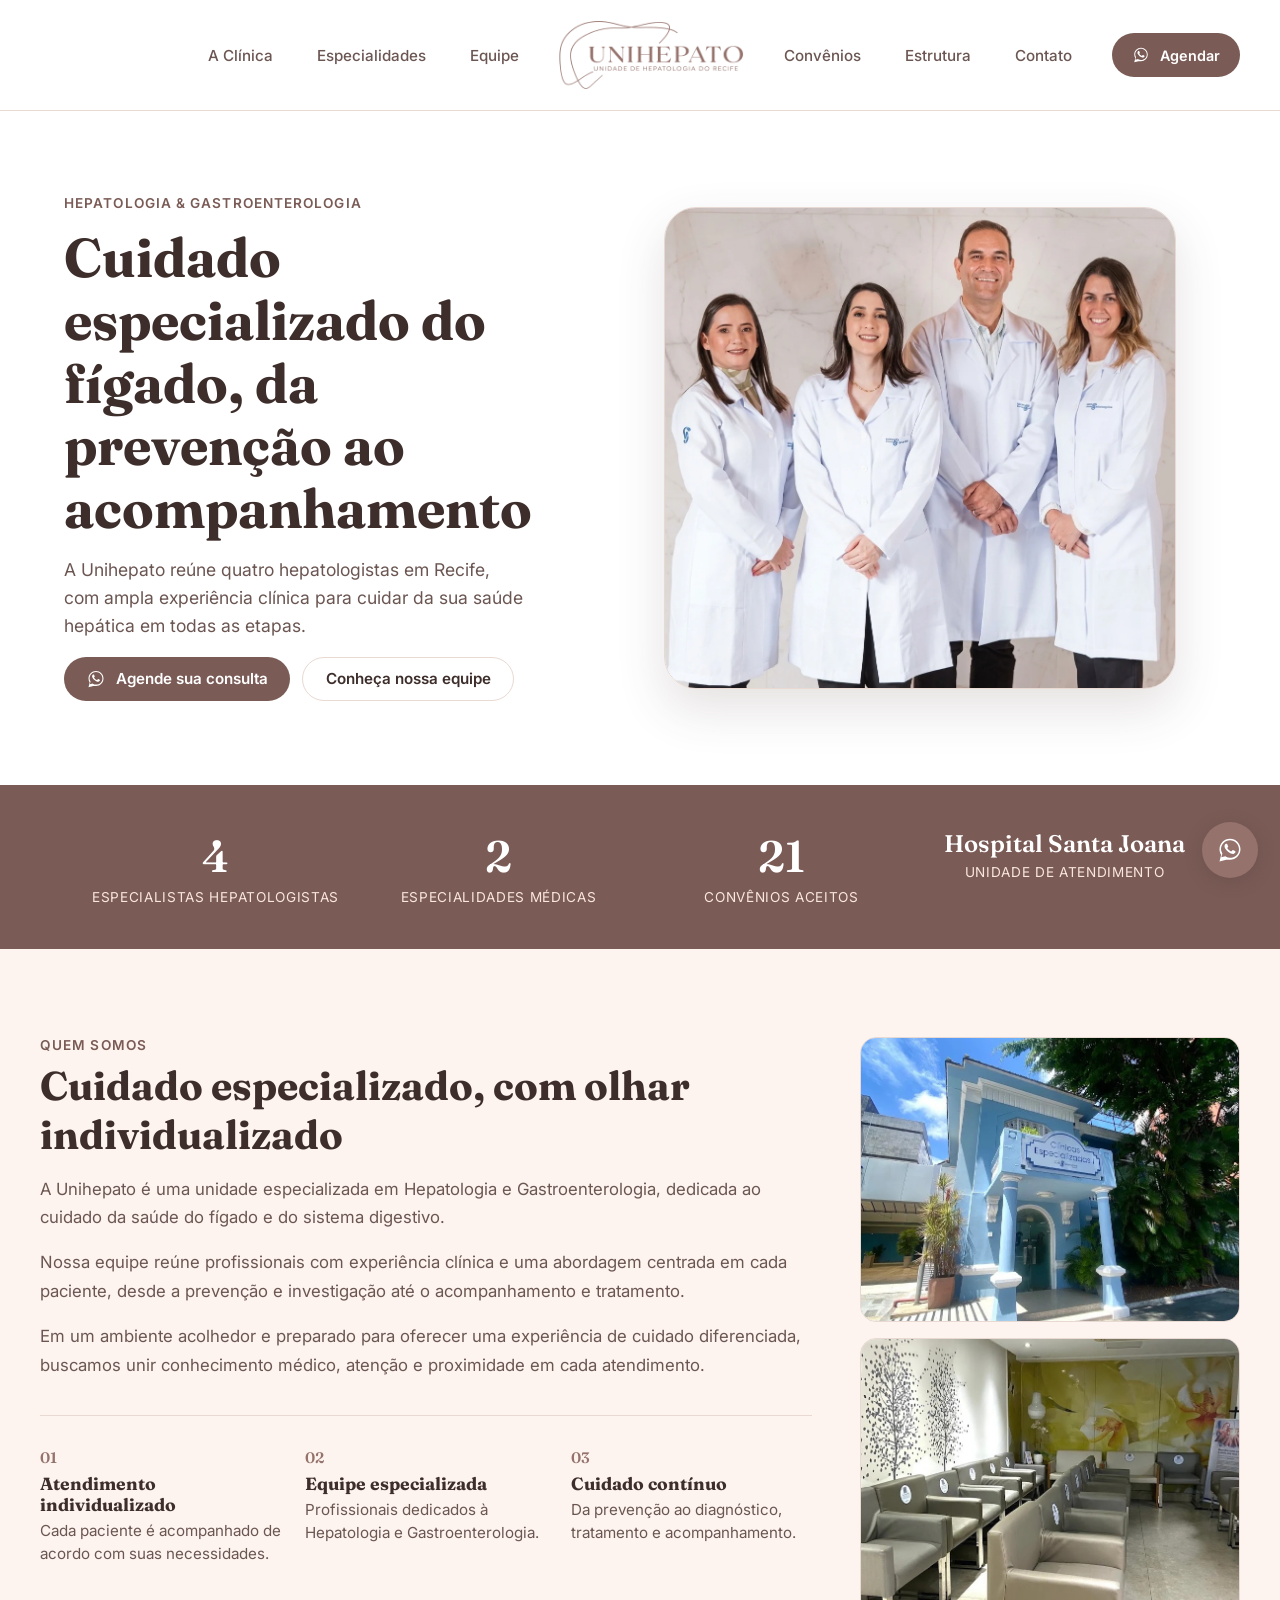
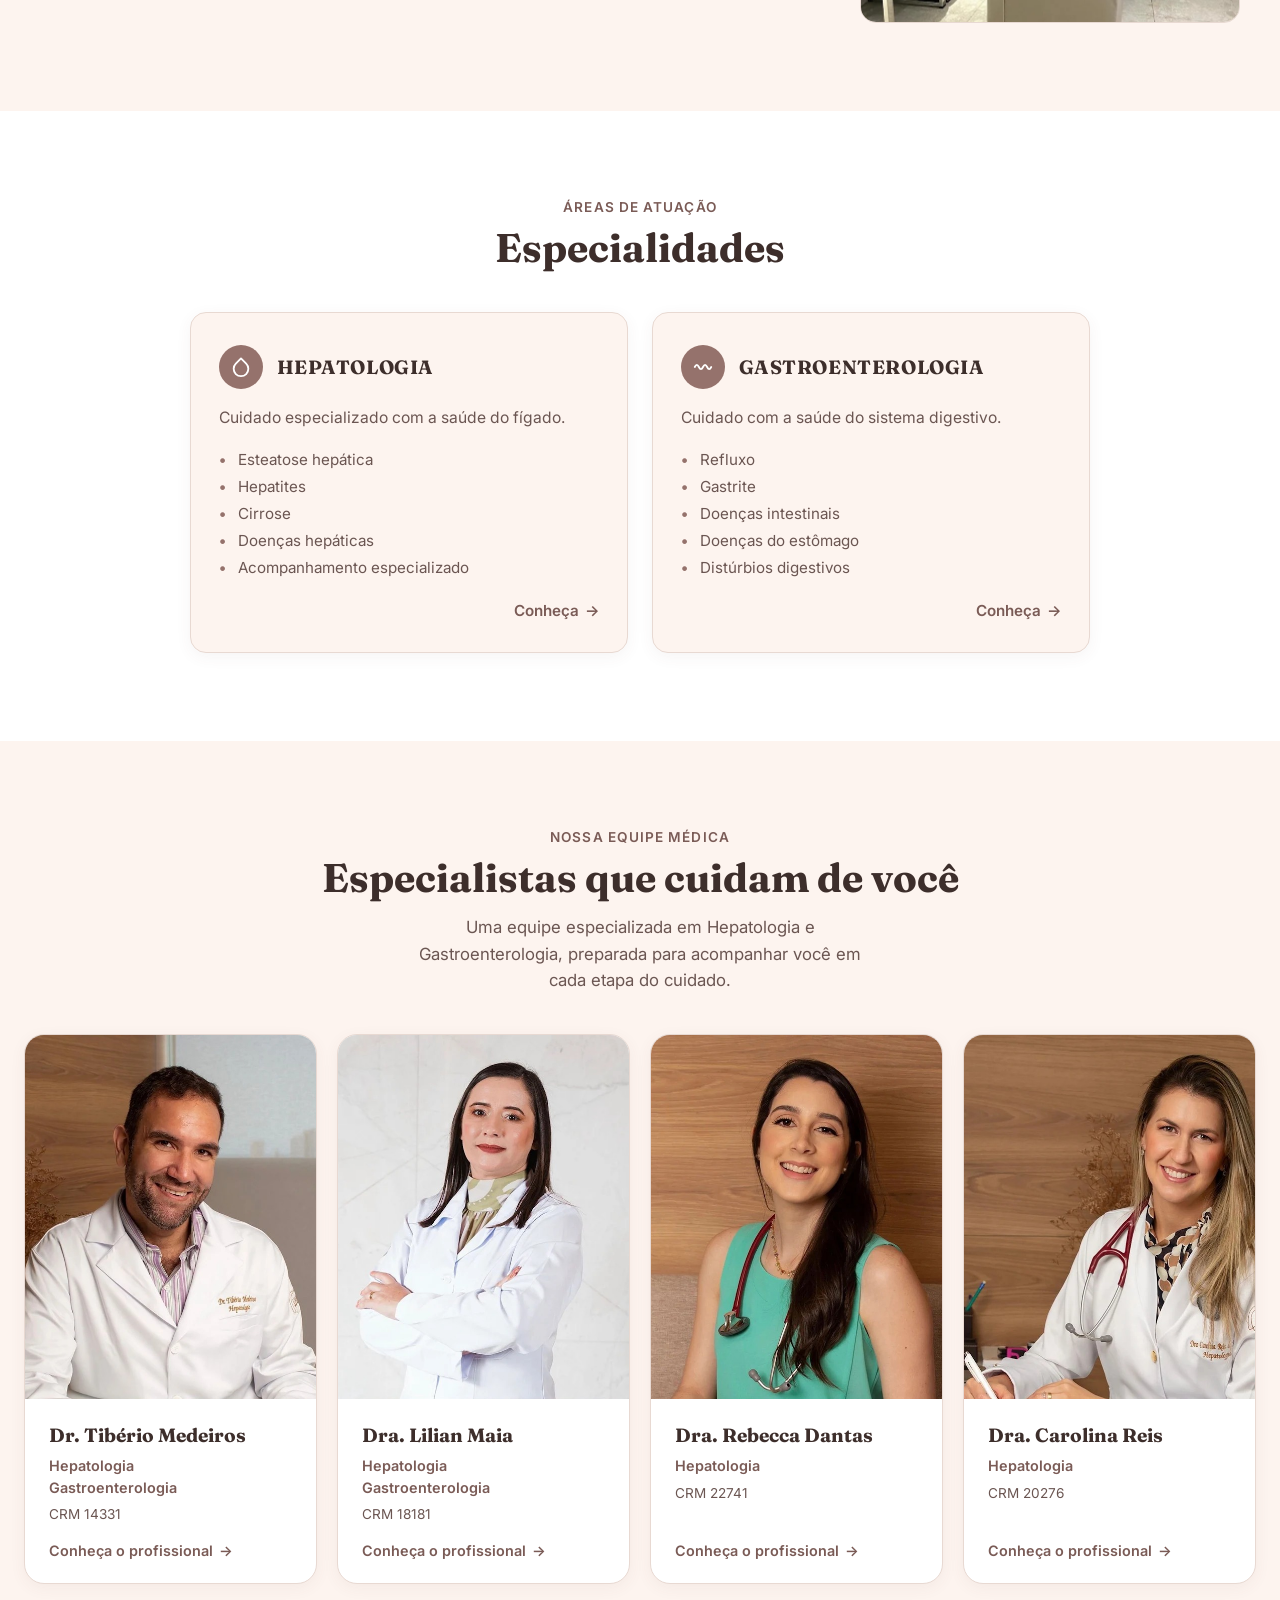
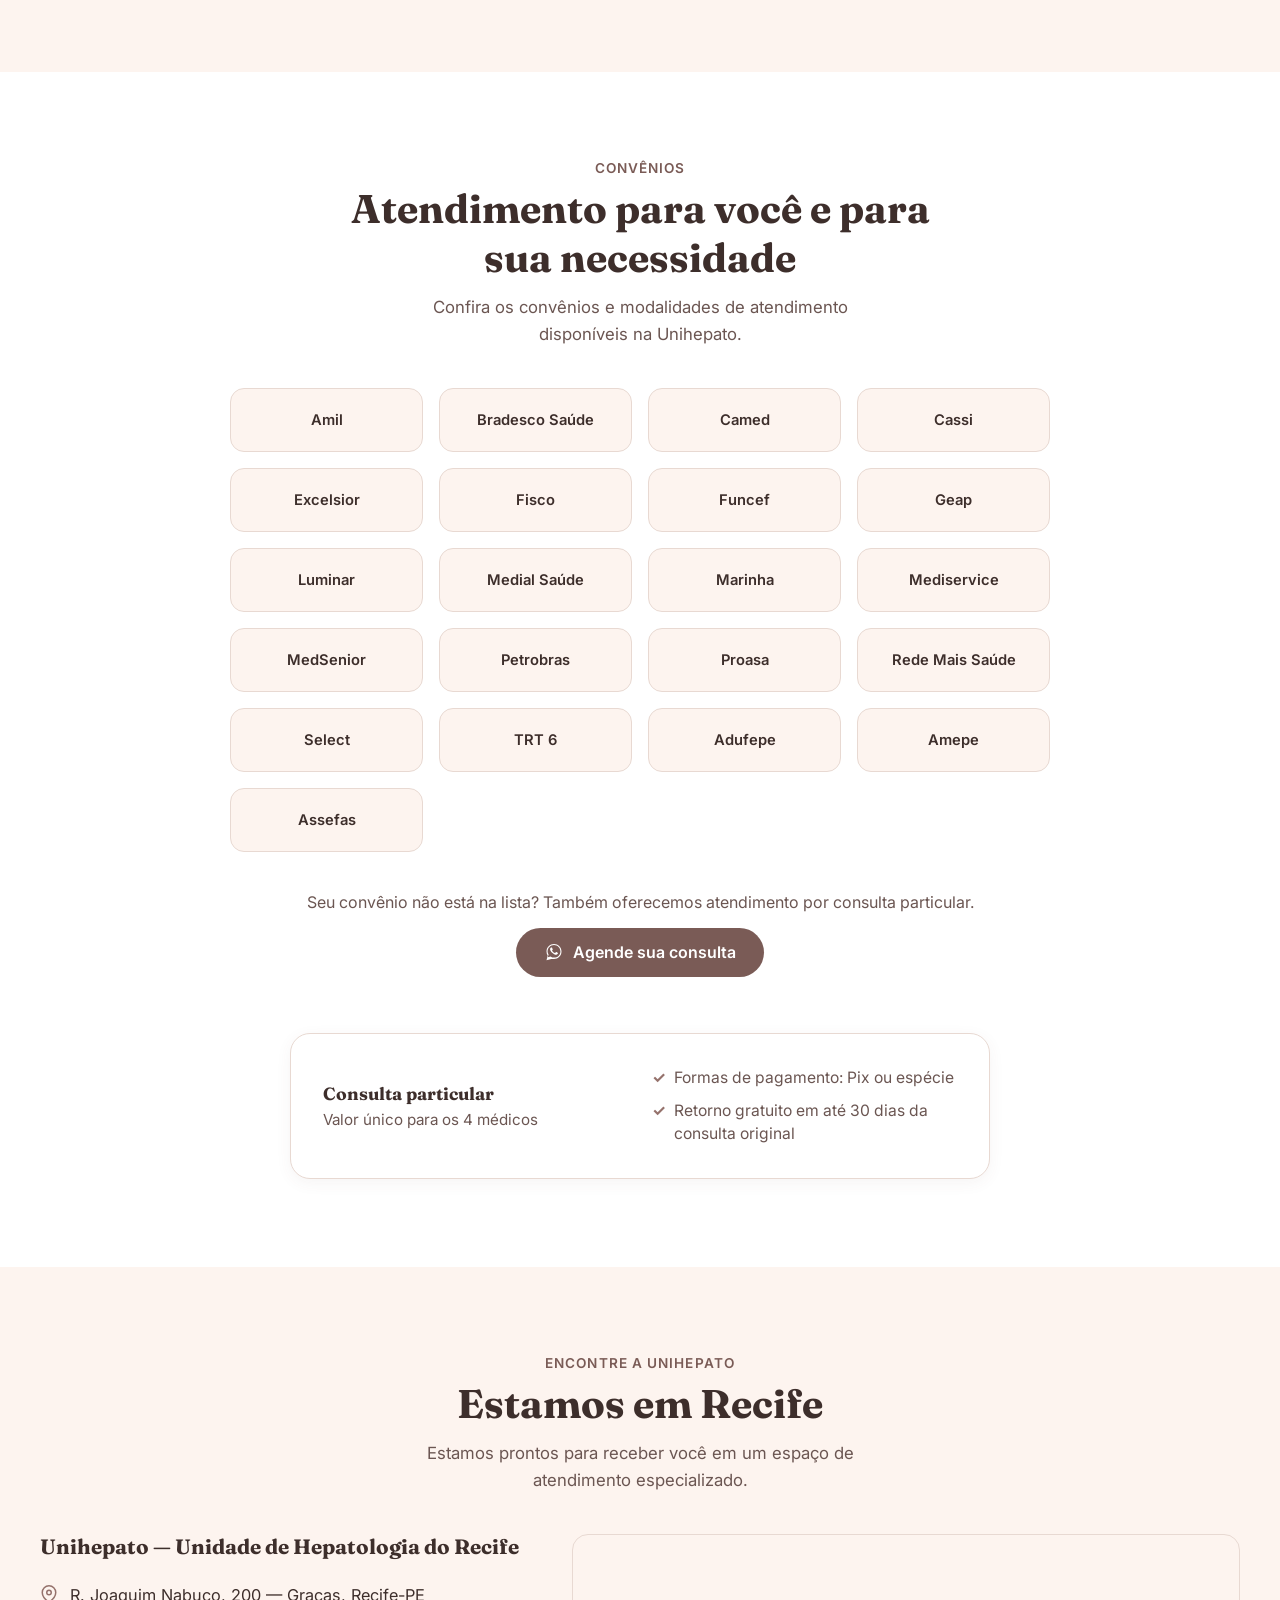
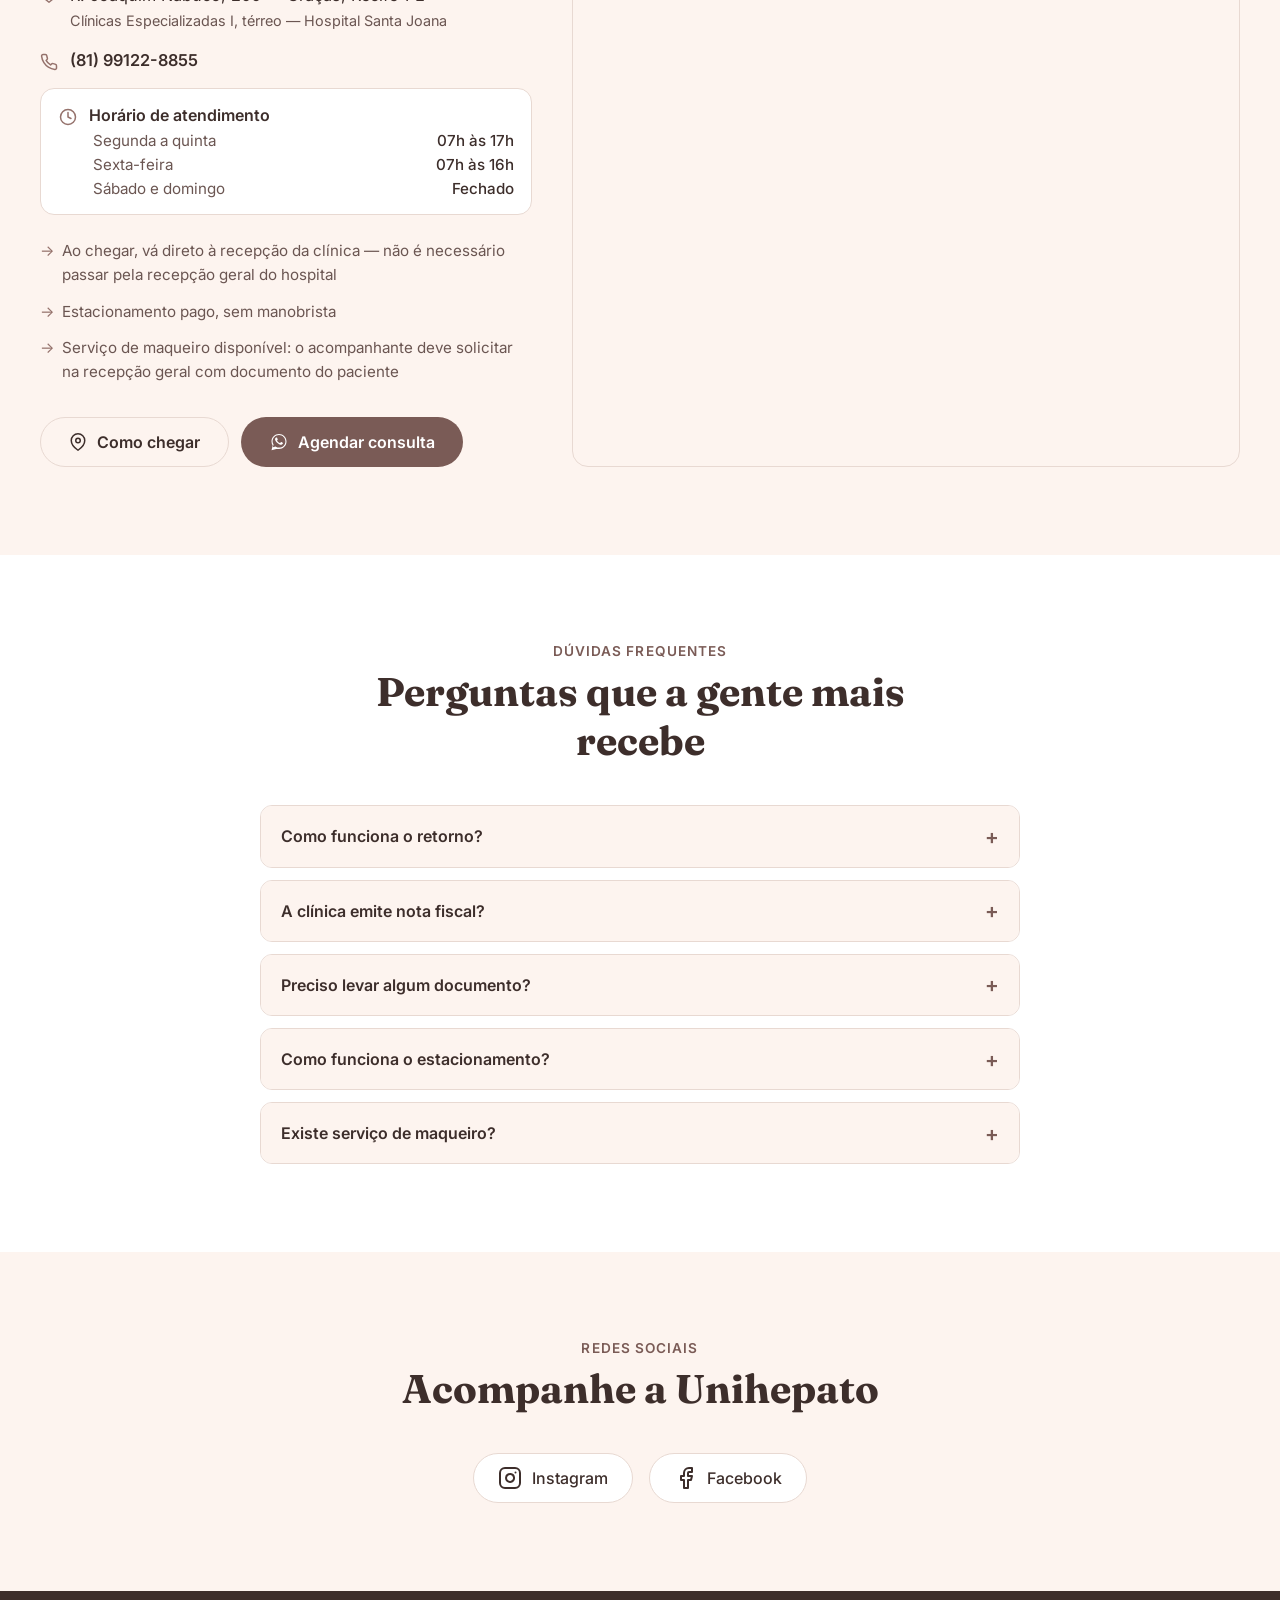
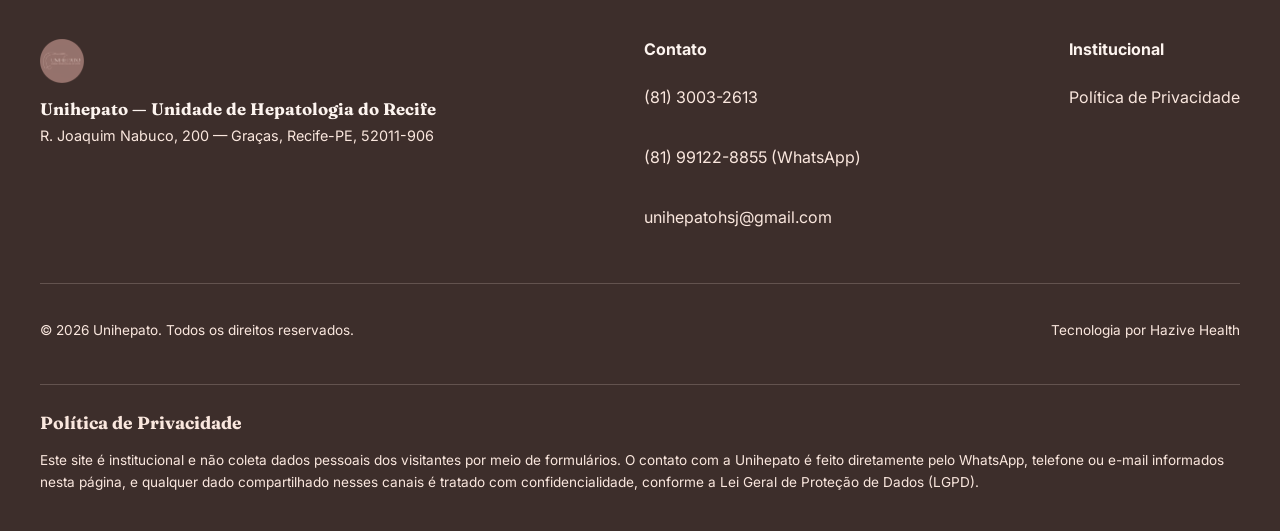
==== index.html @ e5f3ab6c "Primeira versão finalizada do site institucional" ====
<!DOCTYPE html>
<html lang="pt-BR">
<head>
  <meta charset="UTF-8">
  <meta name="viewport" content="width=device-width, initial-scale=1.0">
  <title>Unihepato — Hepatologia e Gastroenterologia em Recife | Hospital Santa Joana</title>
  <meta name="description" content="Unihepato: clínica de Hepatologia e Gastroenterologia no Hospital Santa Joana, Recife-PE. Agende sua consulta pelo WhatsApp.">

  <!-- ===== OPEN GRAPH ===== -->
  <meta property="og:type" content="website">
  <meta property="og:title" content="Unihepato — Hepatologia e Gastroenterologia em Recife">
  <meta property="og:description" content="Clínica de Hepatologia e Gastroenterologia no Hospital Santa Joana, Recife-PE. Agende sua consulta pelo WhatsApp.">
  <meta property="og:image" content="assets/img/institucional/equipe-grupo.jpg">
  <meta property="og:locale" content="pt_BR">

  <!-- ===== FAVICON ===== -->
  <link rel="icon" href="assets/img/favicon/favicon.ico">
  <link rel="apple-touch-icon" href="assets/img/favicon/apple-touch-icon.png">

  <!-- ===== FONTES ===== -->
  <link rel="preconnect" href="https://fonts.googleapis.com">
  <link rel="preconnect" href="https://fonts.gstatic.com" crossorigin>
  <link href="https://fonts.googleapis.com/css2?family=Fraunces:ital,opsz,wght@0,9..144,400;0,9..144,500;0,9..144,600;1,9..144,400&family=Inter:wght@400;500;600;700&display=swap" rel="stylesheet">

  <!-- ===== CSS ===== -->
  <link rel="stylesheet" href="assets/css/style.css">
</head>
<body>

  <!-- ===== HEADER ===== -->
  <header class="header">
    <div class="header-conteudo">
      <a href="#hero" class="header-marca">
        <img src="assets/img/logo/logo-cor-mais-forte.png" alt="Unihepato — Unidade de Hepatologia do Recife" class="header-logo">
      </a>

      <nav class="header-nav" id="header-nav" aria-label="Navegação principal">
        <div class="header-nav-esquerda">
          <a href="#sobre">A Clínica</a>
          <a href="#especialidades">Especialidades</a>
          <a href="#equipe">Equipe</a>
        </div>
        <div class="header-nav-direita">
          <a href="#convenios">Convênios</a>
          <a href="#localizacao">Estrutura</a>
          <a href="#contato">Contato</a>
        </div>
      </nav>

      <span class="btn-whatsapp btn-whatsapp--header btn-whatsapp--fantasma" aria-hidden="true" tabindex="-1">
        <svg class="icone-whatsapp" viewBox="0 0 32 32" width="18" height="18" fill="currentColor" aria-hidden="true">
          <path d="M16.001 3C9.373 3 4 8.373 4 15c0 2.386.7 4.61 1.902 6.484L4 29l7.716-1.876A11.94 11.94 0 0 0 16.001 27C22.628 27 28 21.627 28 15S22.628 3 16.001 3zm0 21.818a9.78 9.78 0 0 1-4.99-1.364l-.358-.213-4.582 1.114 1.223-4.465-.233-.367A9.77 9.77 0 0 1 5.727 15c0-5.665 4.61-10.273 10.274-10.273S26.273 9.335 26.273 15 21.665 24.818 16.001 24.818zm5.633-7.687c-.309-.155-1.827-.902-2.11-1.005-.283-.104-.489-.155-.696.155-.206.31-.798 1.005-.978 1.212-.18.207-.36.233-.669.078-.309-.155-1.304-.48-2.485-1.531-.918-.818-1.538-1.83-1.718-2.139-.18-.31-.02-.477.135-.63.139-.138.309-.36.464-.54.155-.18.206-.31.309-.516.103-.207.052-.388-.026-.543-.077-.155-.696-1.677-.954-2.297-.251-.603-.507-.522-.696-.532l-.593-.01c-.206 0-.542.077-.826.388-.283.31-1.082 1.057-1.082 2.578s1.108 2.99 1.262 3.196c.155.207 2.18 3.328 5.28 4.667.738.319 1.314.51 1.763.653.741.236 1.415.203 1.948.123.594-.089 1.827-.747 2.084-1.469.257-.722.257-1.34.18-1.469-.077-.129-.283-.207-.592-.362z"/>
        </svg>
        <span>Agendar</span>
      </span>

      <a href="https://wa.me/558991228855" class="btn-whatsapp btn-whatsapp--header" target="_blank" rel="noopener">
        <svg class="icone-whatsapp" viewBox="0 0 32 32" width="18" height="18" fill="currentColor" aria-hidden="true">
          <path d="M16.001 3C9.373 3 4 8.373 4 15c0 2.386.7 4.61 1.902 6.484L4 29l7.716-1.876A11.94 11.94 0 0 0 16.001 27C22.628 27 28 21.627 28 15S22.628 3 16.001 3zm0 21.818a9.78 9.78 0 0 1-4.99-1.364l-.358-.213-4.582 1.114 1.223-4.465-.233-.367A9.77 9.77 0 0 1 5.727 15c0-5.665 4.61-10.273 10.274-10.273S26.273 9.335 26.273 15 21.665 24.818 16.001 24.818zm5.633-7.687c-.309-.155-1.827-.902-2.11-1.005-.283-.104-.489-.155-.696.155-.206.31-.798 1.005-.978 1.212-.18.207-.36.233-.669.078-.309-.155-1.304-.48-2.485-1.531-.918-.818-1.538-1.83-1.718-2.139-.18-.31-.02-.477.135-.63.139-.138.309-.36.464-.54.155-.18.206-.31.309-.516.103-.207.052-.388-.026-.543-.077-.155-.696-1.677-.954-2.297-.251-.603-.507-.522-.696-.532l-.593-.01c-.206 0-.542.077-.826.388-.283.31-1.082 1.057-1.082 2.578s1.108 2.99 1.262 3.196c.155.207 2.18 3.328 5.28 4.667.738.319 1.314.51 1.763.653.741.236 1.415.203 1.948.123.594-.089 1.827-.747 2.084-1.469.257-.722.257-1.34.18-1.469-.077-.129-.283-.207-.592-.362z"/>
        </svg>
        <span>Agendar</span>
      </a>

      <button type="button" class="header-hamburguer" id="header-hamburguer" aria-expanded="false" aria-controls="header-nav" aria-label="Abrir menu">
        <span></span>
        <span></span>
        <span></span>
      </button>
    </div>
  </header>

  <main>

    <!-- ===== HERO ===== -->
    <section id="hero">
      <div class="hero-conteudo">
        <p class="hero-eyebrow">Hepatologia &amp; Gastroenterologia</p>
        <h1 class="hero-titulo">Cuidado especializado do fígado, da prevenção ao acompanhamento</h1>
        <p class="hero-subtitulo">A Unihepato reúne quatro hepatologistas em Recife, com ampla experiência clínica para cuidar da sua saúde hepática em todas as etapas.</p>
        <div class="hero-ctas">
          <a href="https://wa.me/558991228855" class="btn-whatsapp" target="_blank" rel="noopener">
            <svg class="icone-whatsapp" viewBox="0 0 32 32" width="20" height="20" fill="currentColor" aria-hidden="true">
              <path d="M16.001 3C9.373 3 4 8.373 4 15c0 2.386.7 4.61 1.902 6.484L4 29l7.716-1.876A11.94 11.94 0 0 0 16.001 27C22.628 27 28 21.627 28 15S22.628 3 16.001 3zm0 21.818a9.78 9.78 0 0 1-4.99-1.364l-.358-.213-4.582 1.114 1.223-4.465-.233-.367A9.77 9.77 0 0 1 5.727 15c0-5.665 4.61-10.273 10.274-10.273S26.273 9.335 26.273 15 21.665 24.818 16.001 24.818zm5.633-7.687c-.309-.155-1.827-.902-2.11-1.005-.283-.104-.489-.155-.696.155-.206.31-.798 1.005-.978 1.212-.18.207-.36.233-.669.078-.309-.155-1.304-.48-2.485-1.531-.918-.818-1.538-1.83-1.718-2.139-.18-.31-.02-.477.135-.63.139-.138.309-.36.464-.54.155-.18.206-.31.309-.516.103-.207.052-.388-.026-.543-.077-.155-.696-1.677-.954-2.297-.251-.603-.507-.522-.696-.532l-.593-.01c-.206 0-.542.077-.826.388-.283.31-1.082 1.057-1.082 2.578s1.108 2.99 1.262 3.196c.155.207 2.18 3.328 5.28 4.667.738.319 1.314.51 1.763.653.741.236 1.415.203 1.948.123.594-.089 1.827-.747 2.084-1.469.257-.722.257-1.34.18-1.469-.077-.129-.283-.207-.592-.362z"/>
            </svg>
            <span>Agende sua consulta</span>
          </a>
          <a href="#equipe" class="btn-ghost">Conheça nossa equipe</a>
        </div>
      </div>
      <div class="hero-imagem">
        <picture>
          <source srcset="assets/img/institucional/equipe-com-fundo-1.webp" type="image/webp">
          <img src="assets/img/institucional/equipe-com-fundo-1.jpeg" alt="Equipe médica da Unihepato" class="hero-imagem-foto">
        </picture>
      </div>
    </section>

    <!-- ===== NÚMEROS ===== -->
    <section class="numeros">
      <div class="numeros-grid" data-stagger-grupo>
        <div class="numero-item reveal">
          <p class="numero-valor" data-numero="4">4</p>
          <p class="numero-legenda">Especialistas hepatologistas</p>
        </div>
        <div class="numero-item reveal">
          <p class="numero-valor" data-numero="2">2</p>
          <p class="numero-legenda">Especialidades médicas</p>
        </div>
        <div class="numero-item reveal">
          <p class="numero-valor" data-numero="21">21</p>
          <p class="numero-legenda">Convênios aceitos</p>
        </div>
        <div class="numero-item reveal">
          <p class="numero-valor-texto">Hospital Santa Joana</p>
          <p class="numero-legenda">Unidade de atendimento</p>
        </div>
      </div>
    </section>

    <!-- ===== SOBRE A CLÍNICA ===== -->
    <section id="sobre">
      <div class="sobre-conteudo">
        <div class="sobre-texto reveal">
          <p class="secao-eyebrow">Quem somos</p>
          <h2 class="secao-titulo secao-titulo--esquerda">Cuidado especializado, com olhar individualizado</h2>
          <p class="sobre-paragrafo">A Unihepato é uma unidade especializada em Hepatologia e Gastroenterologia, dedicada ao cuidado da saúde do fígado e do sistema digestivo.</p>
          <p class="sobre-paragrafo">Nossa equipe reúne profissionais com experiência clínica e uma abordagem centrada em cada paciente, desde a prevenção e investigação até o acompanhamento e tratamento.</p>
          <p class="sobre-paragrafo">Em um ambiente acolhedor e preparado para oferecer uma experiência de cuidado diferenciada, buscamos unir conhecimento médico, atenção e proximidade em cada atendimento.</p>

          <div class="sobre-diferenciais" data-stagger-grupo>
            <div class="diferencial-item reveal">
              <span class="diferencial-numero">01</span>
              <h3 class="diferencial-titulo">Atendimento individualizado</h3>
              <p class="diferencial-descricao">Cada paciente é acompanhado de acordo com suas necessidades.</p>
            </div>
            <div class="diferencial-item reveal">
              <span class="diferencial-numero">02</span>
              <h3 class="diferencial-titulo">Equipe especializada</h3>
              <p class="diferencial-descricao">Profissionais dedicados à Hepatologia e Gastroenterologia.</p>
            </div>
            <div class="diferencial-item reveal">
              <span class="diferencial-numero">03</span>
              <h3 class="diferencial-titulo">Cuidado contínuo</h3>
              <p class="diferencial-descricao">Da prevenção ao diagnóstico, tratamento e acompanhamento.</p>
            </div>
          </div>
        </div>
        <div class="sobre-galeria">
          <img src="assets/img/institucional/fachada.jpg" alt="Fachada do Hospital Santa Joana, onde fica a Unihepato" class="sobre-imagem">
          <img src="assets/img/institucional/recepcao.jpg" alt="Recepção da Unihepato" class="sobre-imagem">
        </div>
      </div>
    </section>

    <!-- ===== ESPECIALIDADES ===== -->
    <section id="especialidades">
      <div class="secao-cabecalho reveal">
        <p class="secao-eyebrow">Áreas de atuação</p>
        <h2 class="secao-titulo">Especialidades</h2>
      </div>
      <div class="especialidades-grid" data-stagger-grupo>
        <div class="especialidade-card reveal">
          <div class="especialidade-cabecalho">
            <span class="especialidade-icone" aria-hidden="true">
              <svg viewBox="0 0 24 24" width="22" height="22" fill="none" stroke="currentColor" stroke-width="2" stroke-linecap="round" stroke-linejoin="round"><path d="M12 2.69l5.66 5.66a8 8 0 1 1-11.31 0z"/></svg>
            </span>
            <h3 class="especialidade-titulo">Hepatologia</h3>
          </div>
          <p class="especialidade-descricao">Cuidado especializado com a saúde do fígado.</p>
          <ul class="especialidade-lista">
            <li>Esteatose hepática</li>
            <li>Hepatites</li>
            <li>Cirrose</li>
            <li>Doenças hepáticas</li>
            <li>Acompanhamento especializado</li>
          </ul>
          <a href="#equipe" class="especialidade-link">Conheça <span aria-hidden="true">→</span></a>
        </div>
        <div class="especialidade-card reveal">
          <div class="especialidade-cabecalho">
            <span class="especialidade-icone" aria-hidden="true">
              <svg viewBox="0 0 24 24" width="22" height="22" fill="none" stroke="currentColor" stroke-width="2" stroke-linecap="round" stroke-linejoin="round"><path d="M3 12c1.5-3 3-3 4.5 0s3 3 4.5 0 3-3 4.5 0 3 3 4.5 0"/></svg>
            </span>
            <h3 class="especialidade-titulo">Gastroenterologia</h3>
          </div>
          <p class="especialidade-descricao">Cuidado com a saúde do sistema digestivo.</p>
          <ul class="especialidade-lista">
            <li>Refluxo</li>
            <li>Gastrite</li>
            <li>Doenças intestinais</li>
            <li>Doenças do estômago</li>
            <li>Distúrbios digestivos</li>
          </ul>
          <a href="#equipe" class="especialidade-link">Conheça <span aria-hidden="true">→</span></a>
        </div>
      </div>
    </section>

    <!-- ===== EQUIPE MÉDICA ===== -->
    <section id="equipe">
      <div class="secao-cabecalho reveal">
        <p class="secao-eyebrow">Nossa equipe médica</p>
        <h2 class="secao-titulo">Especialistas que cuidam de você</h2>
        <p class="secao-descricao">Uma equipe especializada em Hepatologia e Gastroenterologia, preparada para acompanhar você em cada etapa do cuidado.</p>
      </div>

      <div class="equipe-carrossel" id="equipe-carrossel">
        <div class="equipe-trilho" data-stagger-grupo>
          <article class="medico-card reveal">
            <a href="medicos/tiberio-medeiros.html" class="medico-foto">
              <img src="assets/img/equipe/dr-tiberio.jpg" alt="Dr. Tibério Medeiros, hepatologista e gastroenterologista da Unihepato">
              <span class="medico-foto-overlay" aria-hidden="true">Conheça o profissional →</span>
            </a>
            <div class="medico-info">
              <h3 class="medico-nome">Dr. Tibério Medeiros</h3>
              <p class="medico-especialidade">Hepatologia<br>Gastroenterologia</p>
              <p class="medico-crm">CRM 14331</p>
              <a href="medicos/tiberio-medeiros.html" class="medico-link">Conheça o profissional <span aria-hidden="true">→</span></a>
            </div>
          </article>

          <article class="medico-card reveal">
            <a href="medicos/lilian-maia.html" class="medico-foto">
              <img src="assets/img/equipe/dra-lilian.jpg" alt="Dra. Lilian Maia, hepatologista e gastroenterologista da Unihepato">
              <span class="medico-foto-overlay" aria-hidden="true">Conheça o profissional →</span>
            </a>
            <div class="medico-info">
              <h3 class="medico-nome">Dra. Lilian Maia</h3>
              <p class="medico-especialidade">Hepatologia<br>Gastroenterologia</p>
              <p class="medico-crm">CRM 18181</p>
              <a href="medicos/lilian-maia.html" class="medico-link">Conheça o profissional <span aria-hidden="true">→</span></a>
            </div>
          </article>

          <article class="medico-card reveal">
            <a href="medicos/rebecca-dantas.html" class="medico-foto">
              <img src="assets/img/equipe/dra-rebecca.jpg" alt="Dra. Rebecca Dantas, hepatologista da Unihepato">
              <span class="medico-foto-overlay" aria-hidden="true">Conheça o profissional →</span>
            </a>
            <div class="medico-info">
              <h3 class="medico-nome">Dra. Rebecca Dantas</h3>
              <p class="medico-especialidade">Hepatologia</p>
              <p class="medico-crm">CRM 22741</p>
              <a href="medicos/rebecca-dantas.html" class="medico-link">Conheça o profissional <span aria-hidden="true">→</span></a>
            </div>
          </article>

          <article class="medico-card reveal">
            <a href="medicos/carolina-reis.html" class="medico-foto">
              <img src="assets/img/equipe/dra-carolina.jpg" alt="Dra. Carolina Reis, hepatologista da Unihepato">
              <span class="medico-foto-overlay" aria-hidden="true">Conheça o profissional →</span>
            </a>
            <div class="medico-info">
              <h3 class="medico-nome">Dra. Carolina Reis</h3>
              <p class="medico-especialidade">Hepatologia</p>
              <p class="medico-crm">CRM 20276</p>
              <a href="medicos/carolina-reis.html" class="medico-link">Conheça o profissional <span aria-hidden="true">→</span></a>
            </div>
          </article>
        </div>

        <button type="button" class="equipe-seta equipe-seta--anterior" aria-label="Médico anterior">
          <svg viewBox="0 0 24 24" width="22" height="22" fill="none" stroke="currentColor" stroke-width="2" stroke-linecap="round" stroke-linejoin="round" aria-hidden="true"><path d="M15 18l-6-6 6-6"/></svg>
        </button>
        <button type="button" class="equipe-seta equipe-seta--proximo" aria-label="Próximo médico">
          <svg viewBox="0 0 24 24" width="22" height="22" fill="none" stroke="currentColor" stroke-width="2" stroke-linecap="round" stroke-linejoin="round" aria-hidden="true"><path d="M9 18l6-6-6-6"/></svg>
        </button>

        <div class="equipe-dots" id="equipe-dots"></div>
      </div>
    </section>

    <!-- ===== CONVÊNIOS E VALORES ===== -->
    <section id="convenios">
      <div class="secao-cabecalho reveal">
        <p class="secao-eyebrow">Convênios</p>
        <h2 class="secao-titulo">Atendimento para você e para sua necessidade</h2>
        <p class="secao-descricao">Confira os convênios e modalidades de atendimento disponíveis na Unihepato.</p>
      </div>

      <div class="convenios-lista reveal">
        <span class="convenio-chip">Amil</span>
        <span class="convenio-chip">Bradesco Saúde</span>
        <span class="convenio-chip">Camed</span>
        <span class="convenio-chip">Cassi</span>
        <span class="convenio-chip">Excelsior</span>
        <span class="convenio-chip">Fisco</span>
        <span class="convenio-chip">Funcef</span>
        <span class="convenio-chip">Geap</span>
        <span class="convenio-chip">Luminar</span>
        <span class="convenio-chip">Medial Saúde</span>
        <span class="convenio-chip">Marinha</span>
        <span class="convenio-chip">Mediservice</span>
        <span class="convenio-chip">MedSenior</span>
        <span class="convenio-chip">Petrobras</span>
        <span class="convenio-chip">Proasa</span>
        <span class="convenio-chip">Rede Mais Saúde</span>
        <span class="convenio-chip">Select</span>
        <span class="convenio-chip">TRT 6</span>
        <span class="convenio-chip">Adufepe</span>
        <span class="convenio-chip">Amepe</span>
        <span class="convenio-chip">Assefas</span>
      </div>

      <div class="convenios-cta reveal">
        <p class="convenios-cta-texto">Seu convênio não está na lista? Também oferecemos atendimento por consulta particular.</p>
        <a href="https://wa.me/558991228855" class="btn-whatsapp" target="_blank" rel="noopener">
          <svg class="icone-whatsapp" viewBox="0 0 32 32" width="20" height="20" fill="currentColor" aria-hidden="true">
            <path d="M16.001 3C9.373 3 4 8.373 4 15c0 2.386.7 4.61 1.902 6.484L4 29l7.716-1.876A11.94 11.94 0 0 0 16.001 27C22.628 27 28 21.627 28 15S22.628 3 16.001 3zm0 21.818a9.78 9.78 0 0 1-4.99-1.364l-.358-.213-4.582 1.114 1.223-4.465-.233-.367A9.77 9.77 0 0 1 5.727 15c0-5.665 4.61-10.273 10.274-10.273S26.273 9.335 26.273 15 21.665 24.818 16.001 24.818zm5.633-7.687c-.309-.155-1.827-.902-2.11-1.005-.283-.104-.489-.155-.696.155-.206.31-.798 1.005-.978 1.212-.18.207-.36.233-.669.078-.309-.155-1.304-.48-2.485-1.531-.918-.818-1.538-1.83-1.718-2.139-.18-.31-.02-.477.135-.63.139-.138.309-.36.464-.54.155-.18.206-.31.309-.516.103-.207.052-.388-.026-.543-.077-.155-.696-1.677-.954-2.297-.251-.603-.507-.522-.696-.532l-.593-.01c-.206 0-.542.077-.826.388-.283.31-1.082 1.057-1.082 2.578s1.108 2.99 1.262 3.196c.155.207 2.18 3.328 5.28 4.667.738.319 1.314.51 1.763.653.741.236 1.415.203 1.948.123.594-.089 1.827-.747 2.084-1.469.257-.722.257-1.34.18-1.469-.077-.129-.283-.207-.592-.362z"/>
          </svg>
          <span>Agende sua consulta</span>
        </a>
      </div>

      <div class="valor-card reveal">
        <div class="valor-card-principal">
          <p class="valor-label">Consulta particular</p>
          <p class="valor-obs">Valor único para os 4 médicos</p>
        </div>
        <ul class="valor-detalhes">
          <li>Formas de pagamento: Pix ou espécie</li>
          <li>Retorno gratuito em até 30 dias da consulta original</li>
        </ul>
      </div>
    </section>

    <!-- ===== LOCALIZAÇÃO ===== -->
    <section id="localizacao">
      <div class="secao-cabecalho reveal">
        <p class="secao-eyebrow">Encontre a Unihepato</p>
        <h2 class="secao-titulo">Estamos em Recife</h2>
        <p class="secao-descricao">Estamos prontos para receber você em um espaço de atendimento especializado.</p>
      </div>

      <div class="localizacao-conteudo">
        <div class="localizacao-info reveal">
          <p class="localizacao-nome">Unihepato — Unidade de Hepatologia do Recife</p>

          <div class="localizacao-linha">
            <svg class="localizacao-icone" viewBox="0 0 24 24" width="18" height="18" fill="none" stroke="currentColor" stroke-width="2" stroke-linecap="round" stroke-linejoin="round" aria-hidden="true"><path d="M21 10c0 7-9 13-9 13s-9-6-9-13a9 9 0 0 1 18 0z"/><circle cx="12" cy="10" r="3"/></svg>
            <address class="localizacao-endereco">
              R. Joaquim Nabuco, 200 — Graças, Recife-PE<br>
              <span class="localizacao-endereco-sub">Clínicas Especializadas I, térreo — Hospital Santa Joana</span>
            </address>
          </div>

          <div class="localizacao-linha">
            <svg class="localizacao-icone" viewBox="0 0 24 24" width="18" height="18" fill="none" stroke="currentColor" stroke-width="2" stroke-linecap="round" stroke-linejoin="round" aria-hidden="true"><path d="M22 16.92v3a2 2 0 0 1-2.18 2 19.79 19.79 0 0 1-8.63-3.07 19.5 19.5 0 0 1-6-6 19.79 19.79 0 0 1-3.07-8.67A2 2 0 0 1 4.11 2h3a2 2 0 0 1 2 1.72c.127.96.362 1.902.7 2.81a2 2 0 0 1-.45 2.11L8.09 9.91a16 16 0 0 0 6 6l1.27-1.27a2 2 0 0 1 2.11-.45c.908.338 1.85.573 2.81.7A2 2 0 0 1 22 16.92z"/></svg>
            <a href="tel:+5581991228855" class="localizacao-telefone">(81) 99122-8855</a>
          </div>

          <div class="localizacao-horario">
            <div class="localizacao-linha">
              <svg class="localizacao-icone" viewBox="0 0 24 24" width="18" height="18" fill="none" stroke="currentColor" stroke-width="2" stroke-linecap="round" stroke-linejoin="round" aria-hidden="true"><circle cx="12" cy="12" r="10"/><polyline points="12 6 12 12 16 14"/></svg>
              <p class="localizacao-horario-titulo">Horário de atendimento</p>
            </div>
            <ul class="localizacao-horario-lista">
              <li><span>Segunda a quinta</span><span>07h às 17h</span></li>
              <li><span>Sexta-feira</span><span>07h às 16h</span></li>
              <li><span>Sábado e domingo</span><span>Fechado</span></li>
            </ul>
          </div>

          <ul class="localizacao-detalhes">
            <li>Ao chegar, vá direto à recepção da clínica — não é necessário passar pela recepção geral do hospital</li>
            <li>Estacionamento pago, sem manobrista</li>
            <li>Serviço de maqueiro disponível: o acompanhante deve solicitar na recepção geral com documento do paciente</li>
          </ul>

          <div class="localizacao-ctas">
            <a href="https://www.google.com/maps?q=R.+Joaquim+Nabuco,+200+-+Gra%C3%A7as,+Recife+-+PE,+52011-906" target="_blank" rel="noopener" class="btn-ghost">
              <svg viewBox="0 0 24 24" width="18" height="18" fill="none" stroke="currentColor" stroke-width="2" stroke-linecap="round" stroke-linejoin="round" aria-hidden="true"><path d="M21 10c0 7-9 13-9 13s-9-6-9-13a9 9 0 0 1 18 0z"/><circle cx="12" cy="10" r="3"/></svg>
              <span>Como chegar</span>
            </a>
            <a href="https://wa.me/558991228855" target="_blank" rel="noopener" class="btn-whatsapp">
              <svg class="icone-whatsapp" viewBox="0 0 32 32" width="20" height="20" fill="currentColor" aria-hidden="true">
                <path d="M16.001 3C9.373 3 4 8.373 4 15c0 2.386.7 4.61 1.902 6.484L4 29l7.716-1.876A11.94 11.94 0 0 0 16.001 27C22.628 27 28 21.627 28 15S22.628 3 16.001 3zm0 21.818a9.78 9.78 0 0 1-4.99-1.364l-.358-.213-4.582 1.114 1.223-4.465-.233-.367A9.77 9.77 0 0 1 5.727 15c0-5.665 4.61-10.273 10.274-10.273S26.273 9.335 26.273 15 21.665 24.818 16.001 24.818zm5.633-7.687c-.309-.155-1.827-.902-2.11-1.005-.283-.104-.489-.155-.696.155-.206.31-.798 1.005-.978 1.212-.18.207-.36.233-.669.078-.309-.155-1.304-.48-2.485-1.531-.918-.818-1.538-1.83-1.718-2.139-.18-.31-.02-.477.135-.63.139-.138.309-.36.464-.54.155-.18.206-.31.309-.516.103-.207.052-.388-.026-.543-.077-.155-.696-1.677-.954-2.297-.251-.603-.507-.522-.696-.532l-.593-.01c-.206 0-.542.077-.826.388-.283.31-1.082 1.057-1.082 2.578s1.108 2.99 1.262 3.196c.155.207 2.18 3.328 5.28 4.667.738.319 1.314.51 1.763.653.741.236 1.415.203 1.948.123.594-.089 1.827-.747 2.084-1.469.257-.722.257-1.34.18-1.469-.077-.129-.283-.207-.592-.362z"/>
              </svg>
              <span>Agendar consulta</span>
            </a>
          </div>
        </div>

        <div class="localizacao-mapa reveal">
          <iframe
            src="https://www.google.com/maps?q=R.+Joaquim+Nabuco,+200+-+Gra%C3%A7as,+Recife+-+PE,+52011-906&output=embed"
            width="100%"
            height="100%"
            style="border:0;"
            allowfullscreen=""
            loading="lazy"
            referrerpolicy="no-referrer-when-downgrade"
            title="Mapa de localização da Unihepato no Hospital Santa Joana">
          </iframe>
        </div>
      </div>
    </section>

    <!-- ===== FAQ ===== -->
    <section id="faq">
      <div class="secao-cabecalho reveal">
        <p class="secao-eyebrow">Dúvidas frequentes</p>
        <h2 class="secao-titulo">Perguntas que a gente mais recebe</h2>
      </div>

      <div class="faq-lista">
        <div class="faq-item">
          <button type="button" class="faq-pergunta" aria-expanded="false">
            <span>Como funciona o retorno?</span>
            <span class="faq-icone" aria-hidden="true">+</span>
          </button>
          <div class="faq-resposta">
            <p>O retorno é gratuito em até 30 dias da consulta original.</p>
          </div>
        </div>

        <div class="faq-item">
          <button type="button" class="faq-pergunta" aria-expanded="false">
            <span>A clínica emite nota fiscal?</span>
            <span class="faq-icone" aria-hidden="true">+</span>
          </button>
          <div class="faq-resposta">
            <p>Sim, para atendimento particular.</p>
          </div>
        </div>

        <div class="faq-item">
          <button type="button" class="faq-pergunta" aria-expanded="false">
            <span>Preciso levar algum documento?</span>
            <span class="faq-icone" aria-hidden="true">+</span>
          </button>
          <div class="faq-resposta">
            <p>Documento com foto. Se for atendimento por convênio, leve também a carteirinha.</p>
          </div>
        </div>

        <div class="faq-item">
          <button type="button" class="faq-pergunta" aria-expanded="false">
            <span>Como funciona o estacionamento?</span>
            <span class="faq-icone" aria-hidden="true">+</span>
          </button>
          <div class="faq-resposta">
            <p>O estacionamento é pago e não conta com serviço de manobrista.</p>
          </div>
        </div>

        <div class="faq-item">
          <button type="button" class="faq-pergunta" aria-expanded="false">
            <span>Existe serviço de maqueiro?</span>
            <span class="faq-icone" aria-hidden="true">+</span>
          </button>
          <div class="faq-resposta">
            <p>Sim. O acompanhante deve solicitar o serviço na recepção geral do hospital, com o documento do paciente.</p>
          </div>
        </div>
      </div>
    </section>

    <!-- ===== REDES SOCIAIS ===== -->
    <section id="redes-sociais">
      <div class="secao-cabecalho reveal">
        <p class="secao-eyebrow">Redes sociais</p>
        <h2 class="secao-titulo">Acompanhe a Unihepato</h2>
      </div>

      <div class="redes-lista">
        <a href="https://www.instagram.com/unihepato/" target="_blank" rel="noopener" class="rede-link" aria-label="Instagram da Unihepato">
          <svg viewBox="0 0 24 24" width="24" height="24" fill="none" stroke="currentColor" stroke-width="2" stroke-linecap="round" stroke-linejoin="round" aria-hidden="true">
            <rect x="2" y="2" width="20" height="20" rx="5"/>
            <path d="M16 11.37A4 4 0 1 1 12.63 8 4 4 0 0 1 16 11.37z"/>
            <line x1="17.5" y1="6.5" x2="17.51" y2="6.5"/>
          </svg>
          <span>Instagram</span>
        </a>
        <a href="https://www.facebook.com/unihepato/" target="_blank" rel="noopener" class="rede-link" aria-label="Facebook da Unihepato">
          <svg viewBox="0 0 24 24" width="24" height="24" fill="none" stroke="currentColor" stroke-width="2" stroke-linecap="round" stroke-linejoin="round" aria-hidden="true">
            <path d="M18 2h-3a5 5 0 0 0-5 5v3H7v4h3v8h4v-8h3l1-4h-4V7a1 1 0 0 1 1-1h3z"/>
          </svg>
          <span>Facebook</span>
        </a>
      </div>
    </section>

  </main>

  <!-- ===== FOOTER ===== -->
  <footer class="footer" id="contato">
    <div class="footer-conteudo">
      <div class="footer-coluna">
        <img src="assets/img/logo/logo-unihepato.png" alt="Unihepato" class="footer-logo">
        <p class="footer-nome">Unihepato — Unidade de Hepatologia do Recife</p>
        <address class="footer-endereco">R. Joaquim Nabuco, 200 — Graças, Recife-PE, 52011-906</address>
      </div>

      <div class="footer-coluna">
        <p class="footer-titulo">Contato</p>
        <p><a href="tel:+558130032613">(81) 3003-2613</a></p>
        <p><a href="https://wa.me/558991228855" target="_blank" rel="noopener">(81) 99122-8855 (WhatsApp)</a></p>
        <p><a href="mailto:unihepatohsj@gmail.com">unihepatohsj@gmail.com</a></p>
      </div>

      <div class="footer-coluna">
        <p class="footer-titulo">Institucional</p>
        <p><a href="#politica-privacidade">Política de Privacidade</a></p>
      </div>
    </div>

    <div class="footer-base">
      <p>&copy; <span id="ano-atual"></span> Unihepato. Todos os direitos reservados.</p>
      <p>Tecnologia por Hazive Health</p>
    </div>

    <!-- ===== POLÍTICA DE PRIVACIDADE (placeholder simples, LGPD) ===== -->
    <div id="politica-privacidade" class="footer-politica">
      <h3>Política de Privacidade</h3>
      <p>Este site é institucional e não coleta dados pessoais dos visitantes por meio de formulários. O contato com a Unihepato é feito diretamente pelo WhatsApp, telefone ou e-mail informados nesta página, e qualquer dado compartilhado nesses canais é tratado com confidencialidade, conforme a Lei Geral de Proteção de Dados (LGPD).</p>
    </div>
  </footer>

  <!-- ===== BOTÃO WHATSAPP FLUTUANTE ===== -->
  <a href="https://wa.me/558991228855" class="whatsapp-float" target="_blank" rel="noopener" aria-label="Falar no WhatsApp">
    <svg viewBox="0 0 32 32" width="28" height="28" fill="currentColor" aria-hidden="true">
      <path d="M16.001 3C9.373 3 4 8.373 4 15c0 2.386.7 4.61 1.902 6.484L4 29l7.716-1.876A11.94 11.94 0 0 0 16.001 27C22.628 27 28 21.627 28 15S22.628 3 16.001 3zm0 21.818a9.78 9.78 0 0 1-4.99-1.364l-.358-.213-4.582 1.114 1.223-4.465-.233-.367A9.77 9.77 0 0 1 5.727 15c0-5.665 4.61-10.273 10.274-10.273S26.273 9.335 26.273 15 21.665 24.818 16.001 24.818zm5.633-7.687c-.309-.155-1.827-.902-2.11-1.005-.283-.104-.489-.155-.696.155-.206.31-.798 1.005-.978 1.212-.18.207-.36.233-.669.078-.309-.155-1.304-.48-2.485-1.531-.918-.818-1.538-1.83-1.718-2.139-.18-.31-.02-.477.135-.63.139-.138.309-.36.464-.54.155-.18.206-.31.309-.516.103-.207.052-.388-.026-.543-.077-.155-.696-1.677-.954-2.297-.251-.603-.507-.522-.696-.532l-.593-.01c-.206 0-.542.077-.826.388-.283.31-1.082 1.057-1.082 2.578s1.108 2.99 1.262 3.196c.155.207 2.18 3.328 5.28 4.667.738.319 1.314.51 1.763.653.741.236 1.415.203 1.948.123.594-.089 1.827-.747 2.084-1.469.257-.722.257-1.34.18-1.469-.077-.129-.283-.207-.592-.362z"/>
    </svg>
  </a>

  <!-- ===== JS ===== -->
  <script src="assets/js/main.js"></script>
</body>
</html>
---- assets/css/style.css ----
/* ===== RESET BÁSICO ===== */
*,
*::before,
*::after {
  box-sizing: border-box;
}

html {
  scroll-behavior: smooth;
}

body {
  margin: 0;
}

img {
  max-width: 100%;
  display: block;
}

/* ===== SCROLL REVEAL ===== */
/* estado oculto só existe depois que o JS confirma suporte a IntersectionObserver
   (classe .js-reveal-ready no <html>) — sem JS, o conteúdo permanece visível */
.js-reveal-ready .reveal {
  opacity: 0;
  transform: translateY(24px);
  transition: opacity 0.6s ease, transform 0.6s ease;
}

.js-reveal-ready .reveal.revelado {
  opacity: 1;
  transform: translateY(0);
}

@media (prefers-reduced-motion: reduce) {
  .js-reveal-ready .reveal {
    transform: none;
    transition: opacity 0.3s ease;
  }
}

/* ===== VARIÁVEIS GLOBAIS ===== */
:root {
  --terracota: #95726C;
  --terracota-escuro: #7A5B56;
  --terracota-mais-escuro: #5F4642;
  --creme: #FAE7DE;
  --creme-claro: #FDF4EF;
  --texto: #3D2E2B;
  --texto-suave: #6B5652;
  --branco: #FFFFFF;
  --borda: #E8D9D2;

  --fonte-display: 'Fraunces', serif;
  --fonte-corpo: 'Inter', system-ui, sans-serif;
}

body {
  font-family: var(--fonte-corpo);
  color: var(--texto);
  background-color: var(--branco);
}

main > section,
#contato {
  scroll-margin-top: 76px;
}

/* ===== HEADER ===== */
.header {
  position: sticky;
  top: 0;
  z-index: 900;
  background-color: var(--branco);
  border-bottom: 1px solid var(--borda);
  transition: box-shadow 0.2s ease;
}

.header:hover {
  box-shadow: 0 2px 12px rgba(95, 70, 66, 0.08);
}

.header-conteudo {
  position: relative;
  max-width: 1280px;
  margin: 0 auto;
  padding: 0.85rem 1.5rem;
  display: flex;
  align-items: center;
  justify-content: center;
  gap: 1rem;
}

.header-marca {
  display: flex;
  align-items: center;
  text-decoration: none;
  color: var(--texto);
}

.header-logo {
  height: 44px;
  width: auto;
  object-fit: contain;
}

.header-nav {
  display: none;
}

.header-nav-esquerda,
.header-nav-direita {
  display: flex;
  flex-direction: column;
}

.header-nav a {
  color: var(--texto-suave);
  text-decoration: none;
  font-size: 0.95rem;
  font-weight: 500;
  padding: 0.5rem;
  white-space: nowrap;
  transition: color 0.2s ease;
}

.header-nav a:hover,
.header-nav a:focus-visible {
  color: var(--terracota);
}

.header .btn-whatsapp--header {
  display: none;
}

.header-hamburguer {
  position: absolute;
  right: 1.5rem;
  top: 50%;
  transform: translateY(-50%);
  display: flex;
  flex-direction: column;
  justify-content: center;
  gap: 5px;
  width: 44px;
  height: 44px;
  padding: 0;
  border: none;
  background: none;
  cursor: pointer;
}

.header-hamburguer span {
  display: block;
  width: 24px;
  height: 2px;
  background-color: var(--texto);
  margin: 0 auto;
  transition: transform 0.2s ease, opacity 0.2s ease;
}

.header-hamburguer[aria-expanded="true"] span:nth-child(1) {
  transform: translateY(7px) rotate(45deg);
}

.header-hamburguer[aria-expanded="true"] span:nth-child(2) {
  opacity: 0;
}

.header-hamburguer[aria-expanded="true"] span:nth-child(3) {
  transform: translateY(-7px) rotate(-45deg);
}

.header-nav.aberto {
  display: flex;
  flex-direction: column;
  position: absolute;
  top: 100%;
  left: 0;
  right: 0;
  background-color: var(--creme-claro);
  border-bottom: 1px solid var(--borda);
  padding: 0.5rem 1.5rem 1rem;
}

@media (min-width: 900px) {
  .header-conteudo {
    display: grid;
    /* coluna 1 é um espelho invisível do botão (coluna 5): garante que
       nav-esquerda/nav-direita (colunas 2 e 4, ambas 1fr) fiquem realmente
       simétricas e a logo (coluna 3) centralizada, sem colidir com o botão */
    grid-template-columns: auto 1fr auto 1fr auto;
    align-items: center;
    column-gap: 2rem;
    padding: 1rem 2.5rem;
  }

  .header-logo {
    height: 78px;
  }

  .header-marca {
    grid-column: 3;
    grid-row: 1;
    justify-self: center;
  }

  /* nav vira "transparente": os dois grupos passam a ser
     itens diretos do grid de .header-conteudo, um de cada lado da logo */
  .header-nav {
    display: contents;
  }

  .header-nav-esquerda {
    grid-column: 2;
    grid-row: 1;
    justify-self: end;
    flex-direction: row;
    align-items: center;
    gap: 1.75rem;
  }

  .header-nav-direita {
    grid-column: 4;
    grid-row: 1;
    justify-self: start;
    flex-direction: row;
    align-items: center;
    gap: 1.75rem;
  }

  .header .btn-whatsapp--header {
    grid-row: 1;
    display: inline-flex;
    padding: 0.65rem 1.25rem;
    font-size: 0.9rem;
  }

  .header .btn-whatsapp--fantasma {
    grid-column: 1;
    visibility: hidden;
    pointer-events: none;
  }

  .header a.btn-whatsapp--header {
    grid-column: 5;
  }

  .header-hamburguer {
    display: none;
  }
}

/* ===== BOTÃO WHATSAPP (reutilizável) ===== */
.btn-whatsapp {
  display: inline-flex;
  align-items: center;
  gap: 0.6rem;
  background-color: var(--terracota-escuro);
  color: var(--branco);
  font-family: var(--fonte-corpo);
  font-weight: 600;
  font-size: 1rem;
  text-decoration: none;
  padding: 0.9rem 1.75rem;
  border-radius: 100px;
  min-height: 44px;
  transition: background-color 0.2s ease;
}

.btn-whatsapp:hover,
.btn-whatsapp:focus-visible {
  background-color: var(--terracota-mais-escuro);
}

.btn-whatsapp .icone-whatsapp {
  flex-shrink: 0;
}

/* ===== BOTÃO GHOST (reutilizável) ===== */
.btn-ghost {
  display: inline-flex;
  align-items: center;
  justify-content: center;
  gap: 0.6rem;
  background-color: transparent;
  color: var(--texto);
  border: 1px solid var(--borda);
  font-family: var(--fonte-corpo);
  font-weight: 600;
  font-size: 1rem;
  text-decoration: none;
  padding: 0.9rem 1.75rem;
  border-radius: 100px;
  min-height: 44px;
  transition: background-color 0.2s ease, border-color 0.2s ease;
}

.btn-ghost:hover,
.btn-ghost:focus-visible {
  background-color: var(--creme);
  border-color: var(--terracota);
}

/* ===== WHATSAPP FLUTUANTE ===== */
.whatsapp-float {
  position: fixed;
  bottom: 22px;
  right: 22px;
  width: 56px;
  height: 56px;
  display: flex;
  align-items: center;
  justify-content: center;
  background-color: var(--terracota);
  color: var(--branco);
  border-radius: 50%;
  box-shadow: 0 4px 16px rgba(95, 70, 66, 0.35);
  z-index: 1000;
  transition: background-color 0.2s ease;
}

.whatsapp-float:hover,
.whatsapp-float:focus-visible {
  background-color: var(--terracota-mais-escuro);
}

/* ===== HERO ===== */
#hero {
  background-color: var(--branco);
  padding: 2.5rem 1.5rem;
  display: flex;
  flex-direction: column;
  gap: 1.5rem;
}

.hero-conteudo {
  display: flex;
  flex-direction: column;
  gap: 1rem;
  text-align: center;
}

.hero-eyebrow {
  font-family: var(--fonte-corpo);
  font-weight: 600;
  font-size: 0.85rem;
  letter-spacing: 0.08em;
  text-transform: uppercase;
  color: var(--terracota-escuro);
  margin: 0;
}

.hero-titulo {
  font-family: var(--fonte-display);
  font-weight: 700;
  font-size: clamp(2.1rem, 6vw, 3.4rem);
  line-height: 1.15;
  color: var(--texto);
  margin: 0;
}

.hero-subtitulo {
  font-family: var(--fonte-corpo);
  font-size: 1.1rem;
  line-height: 1.6;
  color: var(--texto-suave);
  margin: 0;
  max-width: 42ch;
  margin-inline: auto;
}

.hero-ctas {
  display: flex;
  flex-direction: column;
  align-items: center;
  gap: 0.75rem;
}

.hero-conteudo .btn-whatsapp,
.hero-conteudo .btn-ghost {
  padding: 0.7rem 1.4rem;
  font-size: 0.95rem;
  width: 100%;
  justify-content: center;
}

.hero-imagem {
  position: relative;
  display: flex;
  justify-content: center;
  padding: 1.5rem;
}

.hero-imagem picture {
  position: relative;
  display: block;
  max-width: 420px;
  width: 100%;
}

.hero-imagem-foto {
  width: 100%;
  height: auto;
  display: block;
  border-radius: 32px;
  border: 1px solid var(--borda);
  box-shadow: 0 20px 48px rgba(95, 70, 66, 0.16);
}

@media (min-width: 768px) {
  #hero {
    flex-direction: row;
    align-items: center;
    padding: 3.5rem 4rem;
    gap: 3rem;
    overflow: hidden;
  }

  .hero-conteudo {
    flex: 1;
    text-align: left;
  }

  .hero-ctas {
    flex-direction: row;
    align-items: flex-start;
    align-self: flex-start;
  }

  .hero-conteudo .btn-whatsapp,
  .hero-conteudo .btn-ghost {
    width: auto;
  }

  .hero-subtitulo {
    margin-inline: 0;
  }

  .hero-imagem {
    flex: 1;
    padding: 2.5rem;
  }

  .hero-imagem picture {
    max-width: 100%;
  }
}

/* ===== NÚMEROS ===== */
.numeros {
  background-color: var(--terracota-escuro);
  padding: 2.75rem 1.5rem;
}

.numeros-grid {
  max-width: 1100px;
  margin: 0 auto;
  display: grid;
  grid-template-columns: repeat(2, 1fr);
  gap: 2rem;
  text-align: center;
}

.numero-valor,
.numero-valor-texto {
  font-family: var(--fonte-display);
  font-weight: 600;
  font-size: clamp(2rem, 5vw, 2.75rem);
  color: var(--branco);
  margin: 0 0 0.35rem;
}

.numero-valor-texto {
  font-size: clamp(1.2rem, 3vw, 1.5rem);
}

.numero-legenda {
  font-family: var(--fonte-corpo);
  font-size: 0.85rem;
  color: var(--creme);
  margin: 0;
  text-transform: uppercase;
  letter-spacing: 0.05em;
}

@media (min-width: 768px) {
  .numeros-grid {
    grid-template-columns: repeat(4, 1fr);
  }
}

/* ===== CABEÇALHO DE SEÇÃO (reutilizável) ===== */
.secao-cabecalho {
  text-align: center;
  max-width: 40rem;
  margin: 0 auto 2.5rem;
}

.secao-eyebrow {
  font-family: var(--fonte-corpo);
  font-weight: 600;
  font-size: 0.85rem;
  letter-spacing: 0.08em;
  text-transform: uppercase;
  color: var(--terracota-escuro);
  margin: 0 0 0.5rem;
}

.secao-titulo {
  font-family: var(--fonte-display);
  font-weight: 700;
  font-size: clamp(1.75rem, 4vw, 2.5rem);
  color: var(--texto);
  margin: 0;
}

/* ===== EQUIPE MÉDICA ===== */
#equipe {
  padding: 4rem 1.5rem;
  background-color: var(--creme-claro);
}

.secao-descricao {
  font-size: 1.05rem;
  line-height: 1.6;
  color: var(--texto-suave);
  max-width: 42ch;
  margin: 0.75rem auto 0;
}

.equipe-carrossel {
  position: relative;
  max-width: 900px;
  margin: 0 auto;
}

.equipe-trilho {
  display: flex;
  gap: 1.25rem;
  overflow-x: auto;
  scroll-snap-type: x mandatory;
  -webkit-overflow-scrolling: touch;
  scrollbar-width: none;
}

.equipe-trilho::-webkit-scrollbar {
  display: none;
}

.medico-card {
  flex: 0 0 100%;
  scroll-snap-align: start;
  display: flex;
  flex-direction: column;
  border: 1px solid var(--borda);
  border-radius: 20px;
  background-color: var(--branco);
  overflow: hidden;
  box-shadow: 0 4px 16px rgba(95, 70, 66, 0.06);
  transition: transform 0.25s ease, box-shadow 0.25s ease;
}

.medico-card:hover {
  transform: translateY(-4px);
  box-shadow: 0 12px 28px rgba(95, 70, 66, 0.14);
}

.medico-foto {
  position: relative;
  display: block;
  aspect-ratio: 4 / 5;
  overflow: hidden;
}

.medico-foto img {
  width: 100%;
  height: 100%;
  object-fit: cover;
  display: block;
  transition: transform 0.4s ease;
}

.medico-foto:hover img,
.medico-foto:focus-visible img {
  transform: scale(1.05);
}

.medico-foto-overlay {
  position: absolute;
  inset: auto 0 0 0;
  padding: 2.5rem 1.25rem 1.25rem;
  background: linear-gradient(to top, rgba(61, 46, 43, 0.88), transparent);
  color: var(--branco);
  font-weight: 600;
  font-size: 0.92rem;
  text-align: center;
  opacity: 0;
  transform: translateY(8px);
  transition: opacity 0.25s ease, transform 0.25s ease;
}

.medico-foto:hover .medico-foto-overlay,
.medico-foto:focus-visible .medico-foto-overlay {
  opacity: 1;
  transform: translateY(0);
}

.medico-info {
  display: flex;
  flex-direction: column;
  flex: 1;
  padding: 1.5rem;
  text-align: left;
}

.medico-nome {
  font-family: var(--fonte-display);
  font-weight: 700;
  font-size: 1.2rem;
  color: var(--texto);
  margin: 0 0 0.5rem;
}

.medico-especialidade {
  font-family: var(--fonte-corpo);
  font-weight: 600;
  font-size: 0.9rem;
  line-height: 1.5;
  color: var(--terracota-escuro);
  margin: 0 0 0.5rem;
}

.medico-crm {
  font-size: 0.85rem;
  color: var(--texto-suave);
  margin: 0 0 1.25rem;
}

.medico-link {
  display: inline-flex;
  align-items: center;
  gap: 0.35rem;
  margin-top: auto;
  color: var(--terracota-escuro);
  font-weight: 600;
  font-size: 0.9rem;
  text-decoration: none;
  transition: color 0.2s ease, gap 0.2s ease;
}

.medico-link:hover,
.medico-link:focus-visible {
  color: var(--terracota);
  gap: 0.6rem;
}

.equipe-seta {
  position: absolute;
  top: 40%;
  transform: translateY(-50%);
  width: 44px;
  height: 44px;
  border-radius: 50%;
  border: 1px solid var(--borda);
  background-color: var(--branco);
  color: var(--texto);
  display: flex;
  align-items: center;
  justify-content: center;
  cursor: pointer;
  transition: background-color 0.2s ease;
}

.equipe-seta:hover,
.equipe-seta:focus-visible {
  background-color: var(--creme);
}

.equipe-seta--anterior {
  left: -8px;
}

.equipe-seta--proximo {
  right: -8px;
}

.equipe-dots {
  display: flex;
  justify-content: center;
  gap: 0.5rem;
  margin-top: 1.25rem;
}

.equipe-dot {
  width: 10px;
  height: 10px;
  border-radius: 50%;
  border: none;
  background-color: var(--borda);
  cursor: pointer;
  padding: 0;
}

.equipe-dot.ativo {
  background-color: var(--terracota);
}

@media (min-width: 640px) {
  .equipe-carrossel {
    max-width: 900px;
  }

  .equipe-trilho {
    display: grid;
    grid-template-columns: repeat(2, 1fr);
    overflow: visible;
    scroll-snap-type: none;
  }

  .medico-card {
    scroll-snap-align: none;
  }

  .equipe-seta,
  .equipe-dots {
    display: none;
  }
}

@media (min-width: 1024px) {
  .equipe-carrossel {
    max-width: 1240px;
  }

  .equipe-trilho {
    grid-template-columns: repeat(4, 1fr);
  }
}

/* ===== SOBRE A CLÍNICA ===== */
#sobre {
  padding: 4rem 1.5rem;
  background-color: var(--creme-claro);
}

.sobre-conteudo {
  max-width: 1200px;
  margin: 0 auto;
  display: flex;
  flex-direction: column;
  gap: 2rem;
}

.secao-titulo--esquerda {
  text-align: left;
}

.sobre-texto .secao-eyebrow,
.sobre-texto .secao-titulo {
  text-align: left;
}

.sobre-paragrafo {
  font-size: 1.05rem;
  line-height: 1.7;
  color: var(--texto-suave);
  margin-top: 1rem;
}

.sobre-diferenciais {
  display: flex;
  flex-direction: column;
  gap: 1.5rem;
  margin-top: 2.25rem;
  padding-top: 2rem;
  border-top: 1px solid var(--borda);
}

.diferencial-numero {
  display: block;
  font-family: var(--fonte-display);
  font-weight: 600;
  font-size: 0.95rem;
  color: var(--terracota);
  margin-bottom: 0.35rem;
}

.diferencial-titulo {
  font-family: var(--fonte-display);
  font-weight: 700;
  font-size: 1.1rem;
  color: var(--texto);
  margin: 0 0 0.3rem;
}

.diferencial-descricao {
  font-size: 0.95rem;
  line-height: 1.5;
  color: var(--texto-suave);
  margin: 0;
}

.sobre-galeria {
  display: flex;
  flex-direction: column;
  gap: 1rem;
}

.sobre-imagem {
  width: 100%;
  aspect-ratio: 4 / 3;
  object-fit: cover;
  border: 1px solid var(--borda);
  border-radius: 16px;
}

@media (min-width: 640px) {
  .sobre-diferenciais {
    flex-direction: row;
  }

  .diferencial-item {
    flex: 1;
  }
}

@media (min-width: 900px) {
  .sobre-conteudo {
    flex-direction: row;
    align-items: flex-start;
    gap: 3rem;
  }

  .sobre-texto {
    flex: 1.3;
  }

  .sobre-galeria {
    flex: 1;
    max-width: 380px;
  }
}

/* ===== ESPECIALIDADES ===== */
#especialidades {
  padding: 4rem 1.5rem;
  background-color: var(--branco);
}

.especialidades-grid {
  display: grid;
  grid-template-columns: 1fr;
  gap: 1.5rem;
  max-width: 900px;
  margin: 0 auto;
}

.especialidade-card {
  display: flex;
  flex-direction: column;
  border: 1px solid var(--borda);
  border-radius: 16px;
  padding: 2rem 1.75rem;
  text-align: left;
  background-color: var(--creme-claro);
  box-shadow: 0 4px 16px rgba(95, 70, 66, 0.06);
  transition: transform 0.25s ease, box-shadow 0.25s ease;
}

.especialidade-card:hover {
  transform: translateY(-4px);
  box-shadow: 0 12px 28px rgba(95, 70, 66, 0.14);
}

.especialidade-cabecalho {
  display: flex;
  align-items: center;
  gap: 0.85rem;
  margin-bottom: 1rem;
}

.especialidade-icone {
  display: flex;
  align-items: center;
  justify-content: center;
  flex-shrink: 0;
  width: 44px;
  height: 44px;
  border-radius: 50%;
  background-color: var(--terracota);
  color: var(--branco);
}

.especialidade-titulo {
  font-family: var(--fonte-display);
  font-weight: 700;
  font-size: 1.2rem;
  letter-spacing: 0.03em;
  text-transform: uppercase;
  color: var(--texto);
  margin: 0;
}

.especialidade-descricao {
  font-size: 0.98rem;
  line-height: 1.6;
  color: var(--texto-suave);
  margin: 0 0 1.25rem;
}

.especialidade-lista {
  list-style: none;
  padding: 0;
  margin: 0 0 1.5rem;
  display: flex;
  flex-direction: column;
  gap: 0.5rem;
}

.especialidade-lista li {
  position: relative;
  padding-left: 1.2rem;
  font-size: 0.95rem;
  color: var(--texto-suave);
}

.especialidade-lista li::before {
  content: "•";
  position: absolute;
  left: 0;
  color: var(--terracota);
  font-weight: 700;
}

.especialidade-link {
  display: inline-flex;
  align-items: center;
  gap: 0.35rem;
  align-self: flex-end;
  margin-top: auto;
  color: var(--terracota-escuro);
  font-weight: 600;
  font-size: 0.95rem;
  text-decoration: none;
  transition: color 0.2s ease, gap 0.2s ease;
}

.especialidade-link:hover,
.especialidade-link:focus-visible {
  color: var(--terracota);
  gap: 0.6rem;
}

@media (min-width: 768px) {
  .especialidades-grid {
    grid-template-columns: repeat(2, 1fr);
  }
}

/* ===== CONVÊNIOS E VALORES ===== */
#convenios {
  padding: 4rem 1.5rem;
  background-color: var(--branco);
}

.convenios-lista {
  display: grid;
  grid-template-columns: repeat(2, 1fr);
  gap: 1rem;
  max-width: 820px;
  margin: 0 auto 2.5rem;
}

.convenio-chip {
  display: flex;
  align-items: center;
  justify-content: center;
  min-height: 64px;
  border: 1px solid var(--borda);
  background-color: var(--creme-claro);
  color: var(--texto);
  font-size: 0.92rem;
  font-weight: 600;
  padding: 0.75rem 1rem;
  border-radius: 14px;
  text-align: center;
  transition: transform 0.2s ease, box-shadow 0.2s ease, border-color 0.2s ease;
}

.convenio-chip:hover {
  transform: translateY(-3px);
  box-shadow: 0 10px 22px rgba(95, 70, 66, 0.1);
  border-color: var(--terracota);
}

.convenios-cta {
  display: flex;
  flex-direction: column;
  align-items: center;
  gap: 1rem;
  text-align: center;
  margin: 0 auto 3.5rem;
}

.convenios-cta-texto {
  font-size: 1rem;
  color: var(--texto-suave);
  margin: 0;
}

@media (min-width: 640px) {
  .convenios-lista {
    grid-template-columns: repeat(3, 1fr);
  }
}

@media (min-width: 900px) {
  .convenios-lista {
    grid-template-columns: repeat(4, 1fr);
  }
}

.valor-card {
  max-width: 700px;
  margin: 0 auto;
  border: 1px solid var(--borda);
  border-radius: 20px;
  background-color: var(--branco);
  padding: 2rem;
  display: flex;
  flex-direction: column;
  gap: 1.5rem;
  text-align: center;
  box-shadow: 0 4px 16px rgba(95, 70, 66, 0.06);
  transition: transform 0.25s ease, box-shadow 0.25s ease;
}

.valor-card:hover {
  transform: translateY(-4px);
  box-shadow: 0 12px 28px rgba(95, 70, 66, 0.14);
}

.valor-label {
  font-size: 1.1rem;
  font-weight: 700;
  font-family: var(--fonte-display);
  color: var(--texto);
  margin: 0 0 0.4rem;
}

.valor-obs {
  font-size: 0.95rem;
  color: var(--texto-suave);
  margin: 0;
}

.valor-detalhes {
  list-style: none;
  padding: 0;
  margin: 0;
  display: flex;
  flex-direction: column;
  gap: 0.6rem;
  text-align: left;
  color: var(--texto-suave);
  font-size: 0.98rem;
  line-height: 1.5;
}

.valor-detalhes li {
  padding-left: 1.4rem;
  position: relative;
}

.valor-detalhes li::before {
  content: "✓";
  position: absolute;
  left: 0;
  color: var(--terracota);
  font-weight: 700;
}

@media (min-width: 640px) {
  .valor-card {
    flex-direction: row;
    text-align: left;
    align-items: center;
  }

  .valor-card-principal {
    text-align: left;
    flex: 1;
  }

  .valor-detalhes {
    flex: 1;
  }
}

/* ===== LOCALIZAÇÃO ===== */
#localizacao {
  padding: 4rem 1.5rem;
  background-color: var(--creme-claro);
}

.localizacao-conteudo {
  max-width: 1200px;
  margin: 0 auto;
  display: flex;
  flex-direction: column;
  gap: 2.5rem;
}

.localizacao-nome {
  font-family: var(--fonte-display);
  font-weight: 700;
  font-size: 1.3rem;
  color: var(--texto);
  margin: 0 0 1.5rem;
}

.localizacao-linha {
  display: flex;
  align-items: flex-start;
  gap: 0.75rem;
  margin-bottom: 1.1rem;
}

.localizacao-icone {
  flex-shrink: 0;
  color: var(--terracota);
  margin-top: 0.15rem;
}

.localizacao-endereco {
  font-style: normal;
  font-size: 1.02rem;
  line-height: 1.5;
  color: var(--texto);
}

.localizacao-endereco-sub {
  display: inline-block;
  margin-top: 0.2rem;
  font-size: 0.9rem;
  color: var(--texto-suave);
}

.localizacao-telefone {
  font-size: 1.02rem;
  color: var(--texto);
  text-decoration: none;
  font-weight: 600;
}

.localizacao-telefone:hover,
.localizacao-telefone:focus-visible {
  color: var(--terracota-escuro);
}

.localizacao-horario {
  margin-bottom: 1.5rem;
  padding: 1rem 1.1rem;
  background-color: var(--branco);
  border: 1px solid var(--borda);
  border-radius: 14px;
}

.localizacao-horario .localizacao-linha {
  margin-bottom: 0.35rem;
}

.localizacao-horario-titulo {
  font-weight: 600;
  color: var(--texto);
  margin: 0;
}

.localizacao-horario-lista {
  list-style: none;
  padding-left: 2.15rem;
  margin: 0;
  display: flex;
  flex-direction: column;
  gap: 0.3rem;
}

.localizacao-horario-lista li {
  display: flex;
  justify-content: space-between;
  gap: 1rem;
  font-size: 0.95rem;
  color: var(--texto-suave);
}

.localizacao-horario-lista li span:last-child {
  color: var(--texto);
  font-weight: 500;
}

.localizacao-detalhes {
  list-style: none;
  padding: 0;
  margin: 0 0 2rem;
  display: flex;
  flex-direction: column;
  gap: 0.75rem;
  color: var(--texto-suave);
  font-size: 0.95rem;
  line-height: 1.6;
}

.localizacao-detalhes li {
  padding-left: 1.4rem;
  position: relative;
}

.localizacao-detalhes li::before {
  content: "→";
  position: absolute;
  left: 0;
  color: var(--terracota);
}

.localizacao-ctas {
  display: flex;
  flex-direction: column;
  gap: 0.75rem;
}

.localizacao-ctas .btn-ghost,
.localizacao-ctas .btn-whatsapp {
  width: 100%;
  justify-content: center;
}

.localizacao-mapa {
  width: 100%;
  aspect-ratio: 4 / 3;
  border: 1px solid var(--borda);
  border-radius: 16px;
  overflow: hidden;
}

@media (min-width: 480px) {
  .localizacao-ctas {
    flex-direction: row;
  }

  .localizacao-ctas .btn-ghost,
  .localizacao-ctas .btn-whatsapp {
    width: auto;
  }
}

@media (min-width: 900px) {
  .localizacao-conteudo {
    flex-direction: row;
    align-items: stretch;
  }

  .localizacao-info {
    flex: 0.85;
  }

  .localizacao-mapa {
    flex: 1.15;
    aspect-ratio: auto;
  }
}

/* ===== FAQ ===== */
#faq {
  padding: 4rem 1.5rem;
  background-color: var(--branco);
}

.faq-lista {
  max-width: 760px;
  margin: 0 auto;
  display: flex;
  flex-direction: column;
  gap: 0.75rem;
}

.faq-item {
  border: 1px solid var(--borda);
  border-radius: 12px;
  overflow: hidden;
}

.faq-pergunta {
  width: 100%;
  display: flex;
  align-items: center;
  justify-content: space-between;
  gap: 1rem;
  background-color: var(--creme-claro);
  border: none;
  padding: 1.1rem 1.25rem;
  font-family: var(--fonte-corpo);
  font-size: 1rem;
  font-weight: 600;
  color: var(--texto);
  text-align: left;
  cursor: pointer;
  min-height: 44px;
}

.faq-icone {
  font-size: 1.3rem;
  color: var(--terracota-escuro);
  transition: transform 0.2s ease;
  flex-shrink: 0;
}

.faq-pergunta[aria-expanded="true"] .faq-icone {
  transform: rotate(45deg);
}

.faq-resposta {
  max-height: 0;
  overflow: hidden;
  transition: max-height 0.25s ease;
  background-color: var(--branco);
}

.faq-resposta p {
  padding: 1.1rem 1.25rem;
  margin: 0;
  color: var(--texto-suave);
  line-height: 1.6;
}

/* ===== REDES SOCIAIS ===== */
#redes-sociais {
  padding: 4rem 1.5rem;
  background-color: var(--creme-claro);
}

.redes-lista {
  display: flex;
  justify-content: center;
  gap: 1rem;
}

.rede-link {
  display: flex;
  align-items: center;
  gap: 0.6rem;
  border: 1px solid var(--borda);
  background-color: var(--branco);
  color: var(--texto);
  text-decoration: none;
  padding: 0.75rem 1.5rem;
  border-radius: 100px;
  font-weight: 500;
  min-height: 44px;
  transition: background-color 0.2s ease;
}

.rede-link:hover,
.rede-link:focus-visible {
  background-color: var(--creme);
}

/* ===== FOOTER ===== */
.footer {
  background-color: var(--texto);
  color: var(--creme-claro);
  padding: 3rem 1.5rem 1.5rem;
}

.footer-conteudo {
  max-width: 1200px;
  margin: 0 auto;
  display: flex;
  flex-direction: column;
  gap: 2rem;
}

.footer-coluna {
  display: flex;
  flex-direction: column;
  gap: 0.5rem;
}

.footer-logo {
  width: 44px;
  height: 44px;
  object-fit: contain;
  margin-bottom: 0.5rem;
}

.footer-nome {
  font-family: var(--fonte-display);
  font-weight: 700;
  font-size: 1.05rem;
  margin: 0;
}

.footer-endereco {
  font-style: normal;
  font-size: 0.9rem;
  color: var(--creme);
  margin: 0;
}

.footer-titulo {
  font-weight: 700;
  margin: 0 0 0.25rem;
}

.footer-coluna a {
  color: var(--creme);
  text-decoration: none;
}

.footer-coluna a:hover,
.footer-coluna a:focus-visible {
  text-decoration: underline;
}

.footer-base {
  max-width: 1200px;
  margin: 2.5rem auto 0;
  padding-top: 1.5rem;
  border-top: 1px solid rgba(250, 231, 222, 0.2);
  display: flex;
  flex-direction: column;
  gap: 0.35rem;
  font-size: 0.85rem;
  color: var(--creme);
}

.footer-politica {
  max-width: 1200px;
  margin: 2rem auto 0;
  padding-top: 1.5rem;
  border-top: 1px solid rgba(250, 231, 222, 0.2);
  font-size: 0.85rem;
  color: var(--creme);
  line-height: 1.6;
}

.footer-politica h3 {
  font-family: var(--fonte-display);
  font-size: 1.1rem;
  margin: 0 0 0.5rem;
}

/* ===== RESPIRO EXTRA ENTRE SEÇÕES (desktop) ===== */
@media (min-width: 900px) {
  #sobre,
  #especialidades,
  #equipe,
  #convenios,
  #localizacao,
  #faq,
  #redes-sociais {
    padding-top: 5.5rem;
    padding-bottom: 5.5rem;
  }
}


@media (min-width: 768px) {
  .footer-conteudo {
    flex-direction: row;
    justify-content: space-between;
  }

  .footer-base {
    flex-direction: row;
    justify-content: space-between;
  }
}

/* ===== PERFIL DO MÉDICO ===== */
.perfil-medico {
  max-width: 900px;
  margin: 0 auto;
  padding: 2.5rem 1.5rem 5rem;
}

.perfil-voltar {
  display: inline-flex;
  align-items: center;
  gap: 0.4rem;
  color: var(--terracota-escuro);
  text-decoration: none;
  font-weight: 600;
  font-size: 0.9rem;
  margin-bottom: 2rem;
  transition: gap 0.2s ease;
}

.perfil-voltar:hover,
.perfil-voltar:focus-visible {
  gap: 0.6rem;
}

.perfil-cabecalho {
  display: flex;
  flex-direction: column;
  gap: 1.75rem;
  margin-bottom: 3rem;
}

.perfil-foto {
  width: 100%;
  max-width: 320px;
  aspect-ratio: 4 / 5;
  object-fit: cover;
  border-radius: 20px;
  border: 1px solid var(--borda);
  box-shadow: 0 16px 40px rgba(95, 70, 66, 0.14);
}

.perfil-nome {
  font-family: var(--fonte-display);
  font-weight: 700;
  font-size: clamp(1.8rem, 4vw, 2.5rem);
  color: var(--texto);
  margin: 0 0 0.75rem;
}

.perfil-tags {
  display: flex;
  flex-wrap: wrap;
  gap: 0.5rem;
  margin-bottom: 0.85rem;
}

.perfil-tag {
  background-color: var(--creme-claro);
  border: 1px solid var(--borda);
  color: var(--terracota-escuro);
  font-size: 0.85rem;
  font-weight: 600;
  padding: 0.35rem 0.9rem;
  border-radius: 100px;
}

.perfil-crm {
  color: var(--texto-suave);
  font-size: 0.95rem;
  margin: 0 0 1.25rem;
}

.perfil-bio {
  font-size: 1.05rem;
  line-height: 1.7;
  color: var(--texto-suave);
  border-left: 3px solid var(--terracota);
  padding-left: 1.25rem;
  margin: 0 0 1.5rem;
}

.perfil-secao-titulo {
  font-family: var(--fonte-display);
  font-weight: 700;
  font-size: 1.3rem;
  color: var(--texto);
  margin: 0 0 1rem;
}

.perfil-lista {
  list-style: none;
  padding: 0;
  margin: 0 0 2.5rem;
  display: flex;
  flex-direction: column;
  gap: 0.65rem;
}

.perfil-lista li {
  position: relative;
  padding-left: 1.4rem;
  color: var(--texto-suave);
  line-height: 1.5;
}

.perfil-lista li::before {
  content: "✓";
  position: absolute;
  left: 0;
  color: var(--terracota);
  font-weight: 700;
}

@media (min-width: 768px) {
  .perfil-cabecalho {
    flex-direction: row;
    align-items: flex-start;
    gap: 2.5rem;
  }

  .perfil-foto {
    width: 300px;
    flex-shrink: 0;
  }
}
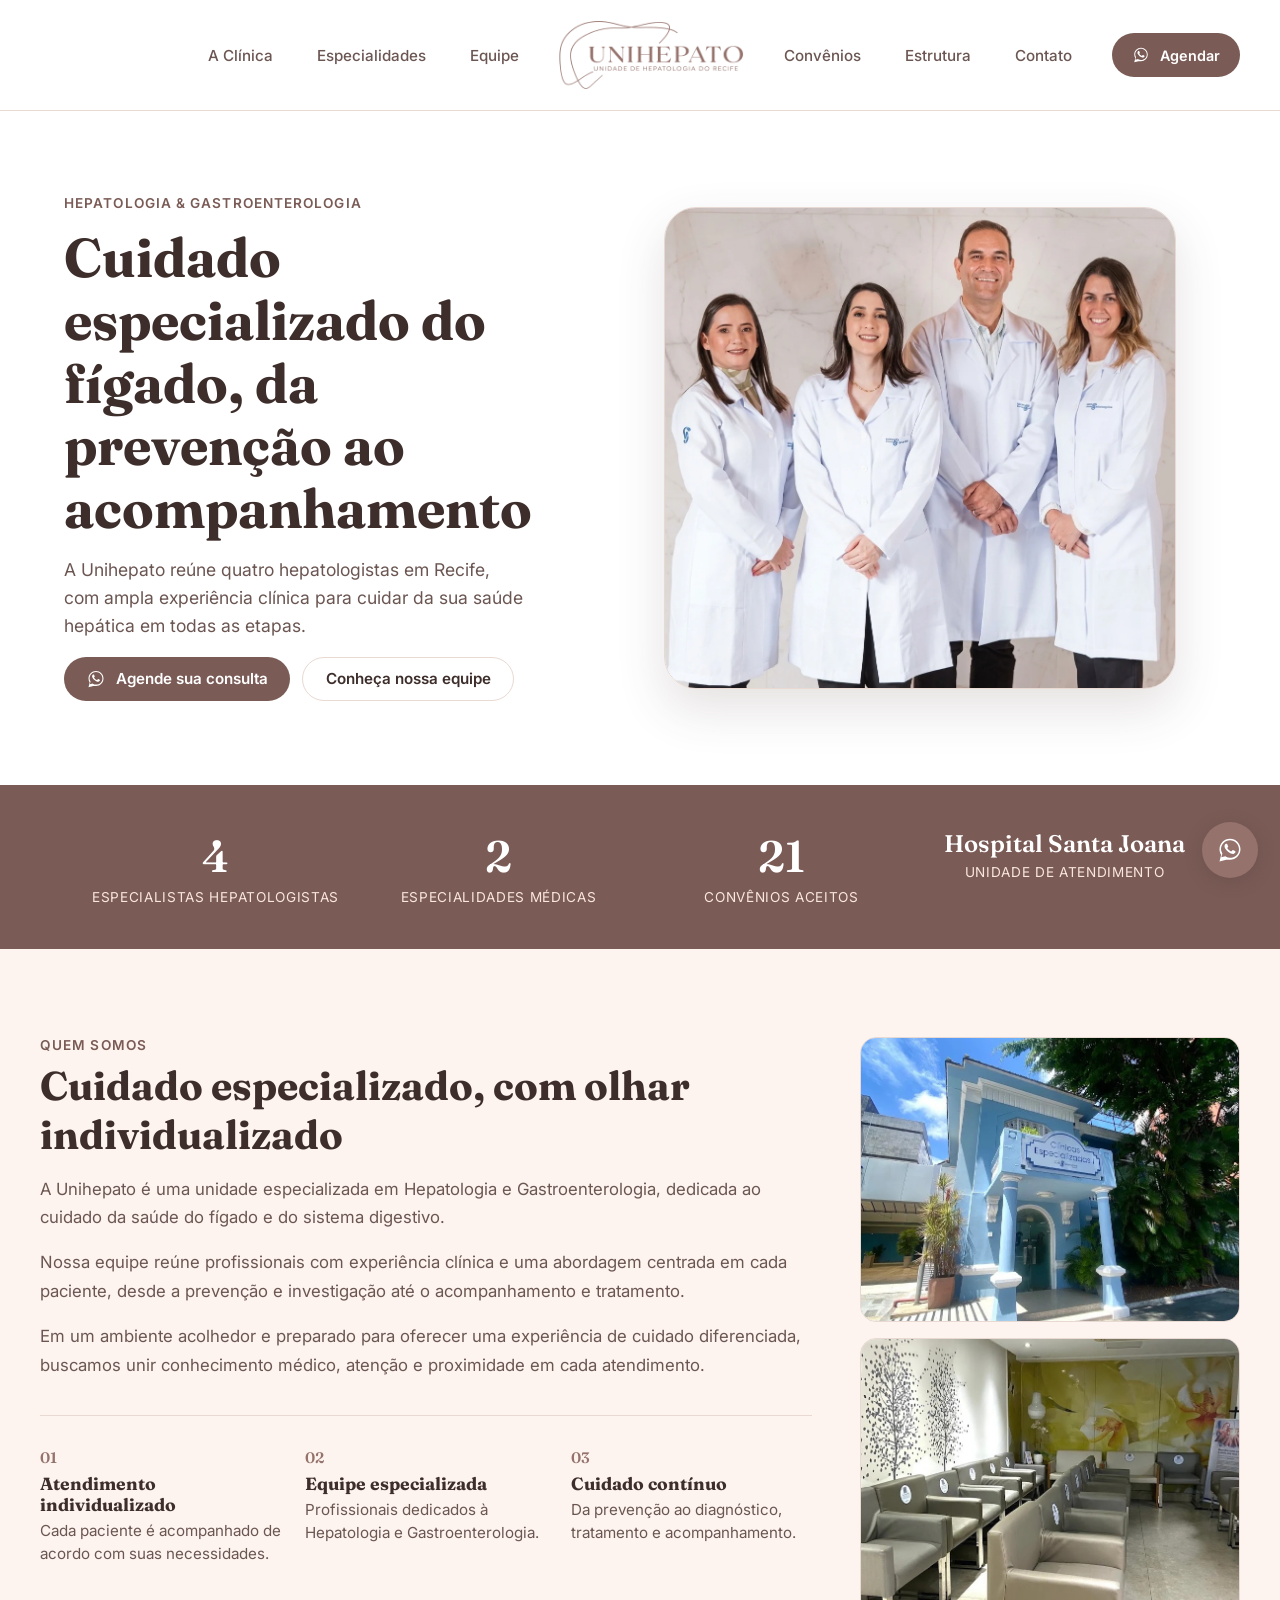
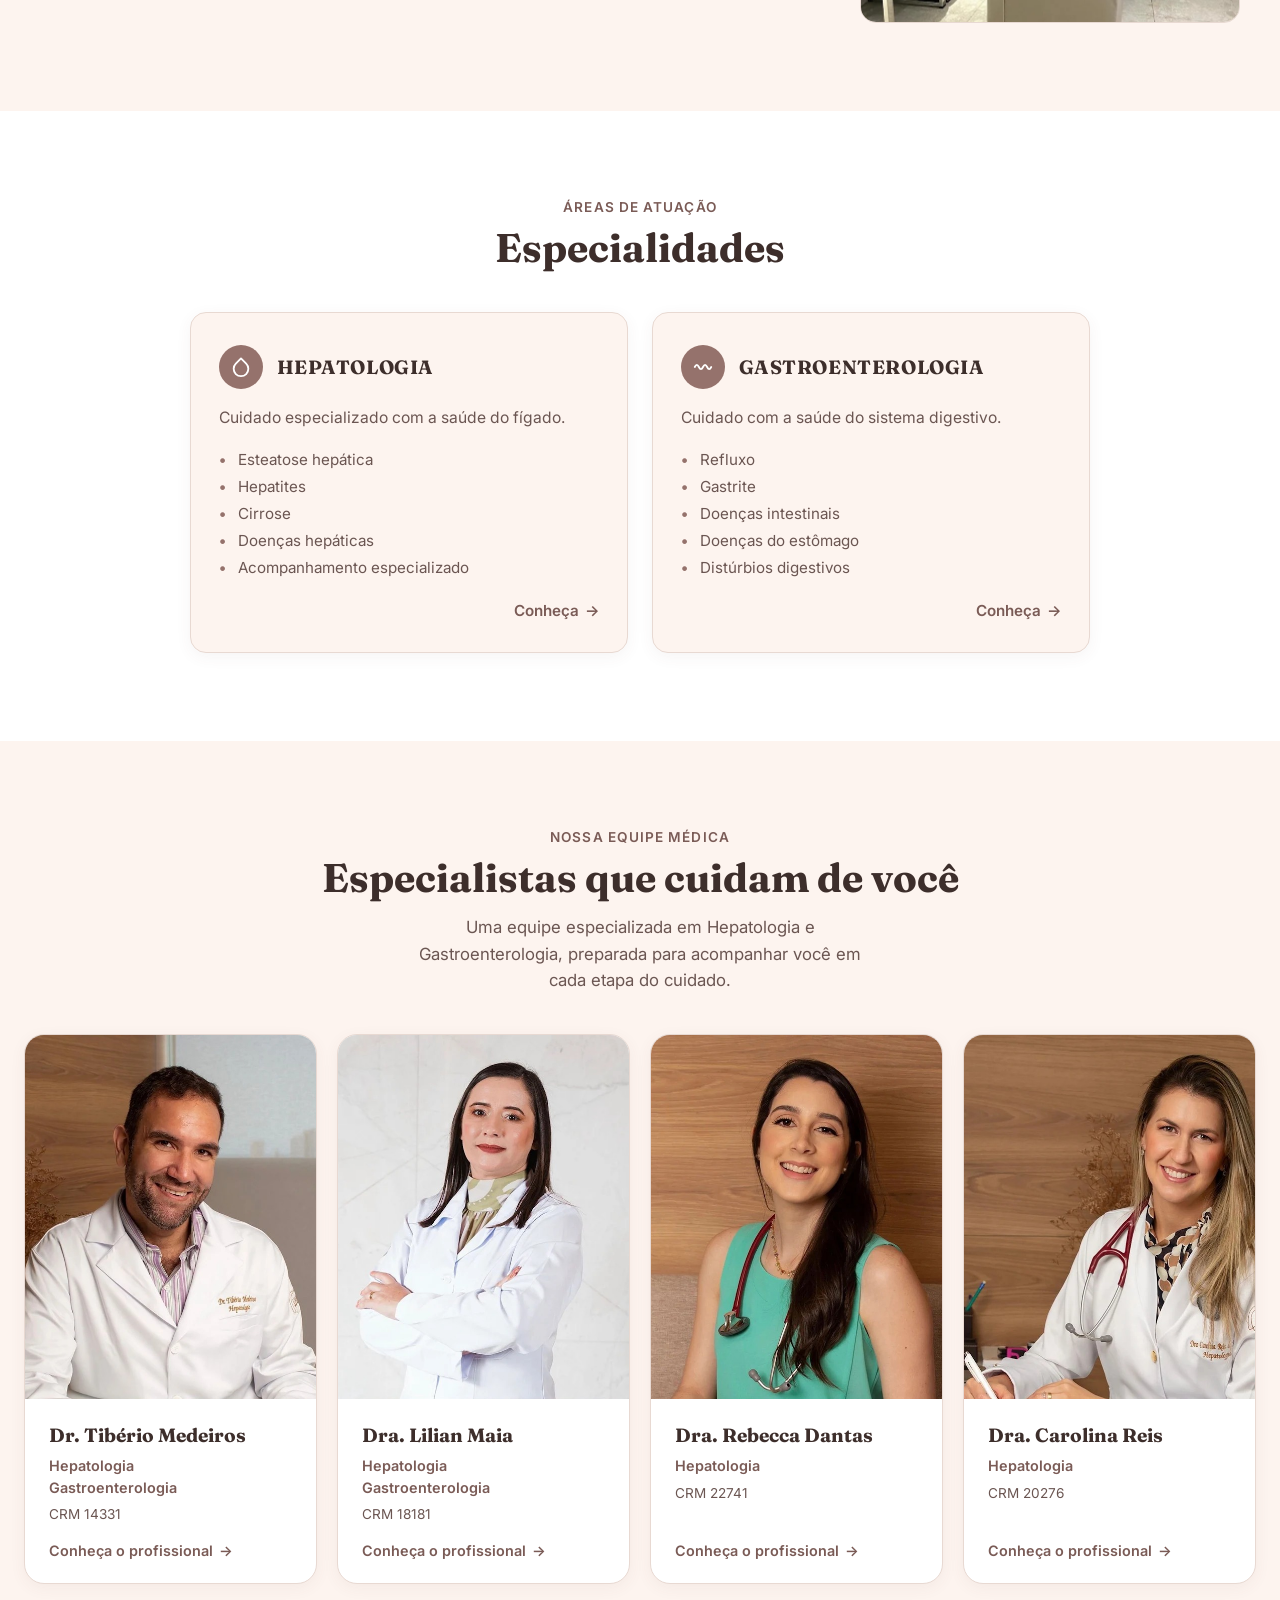
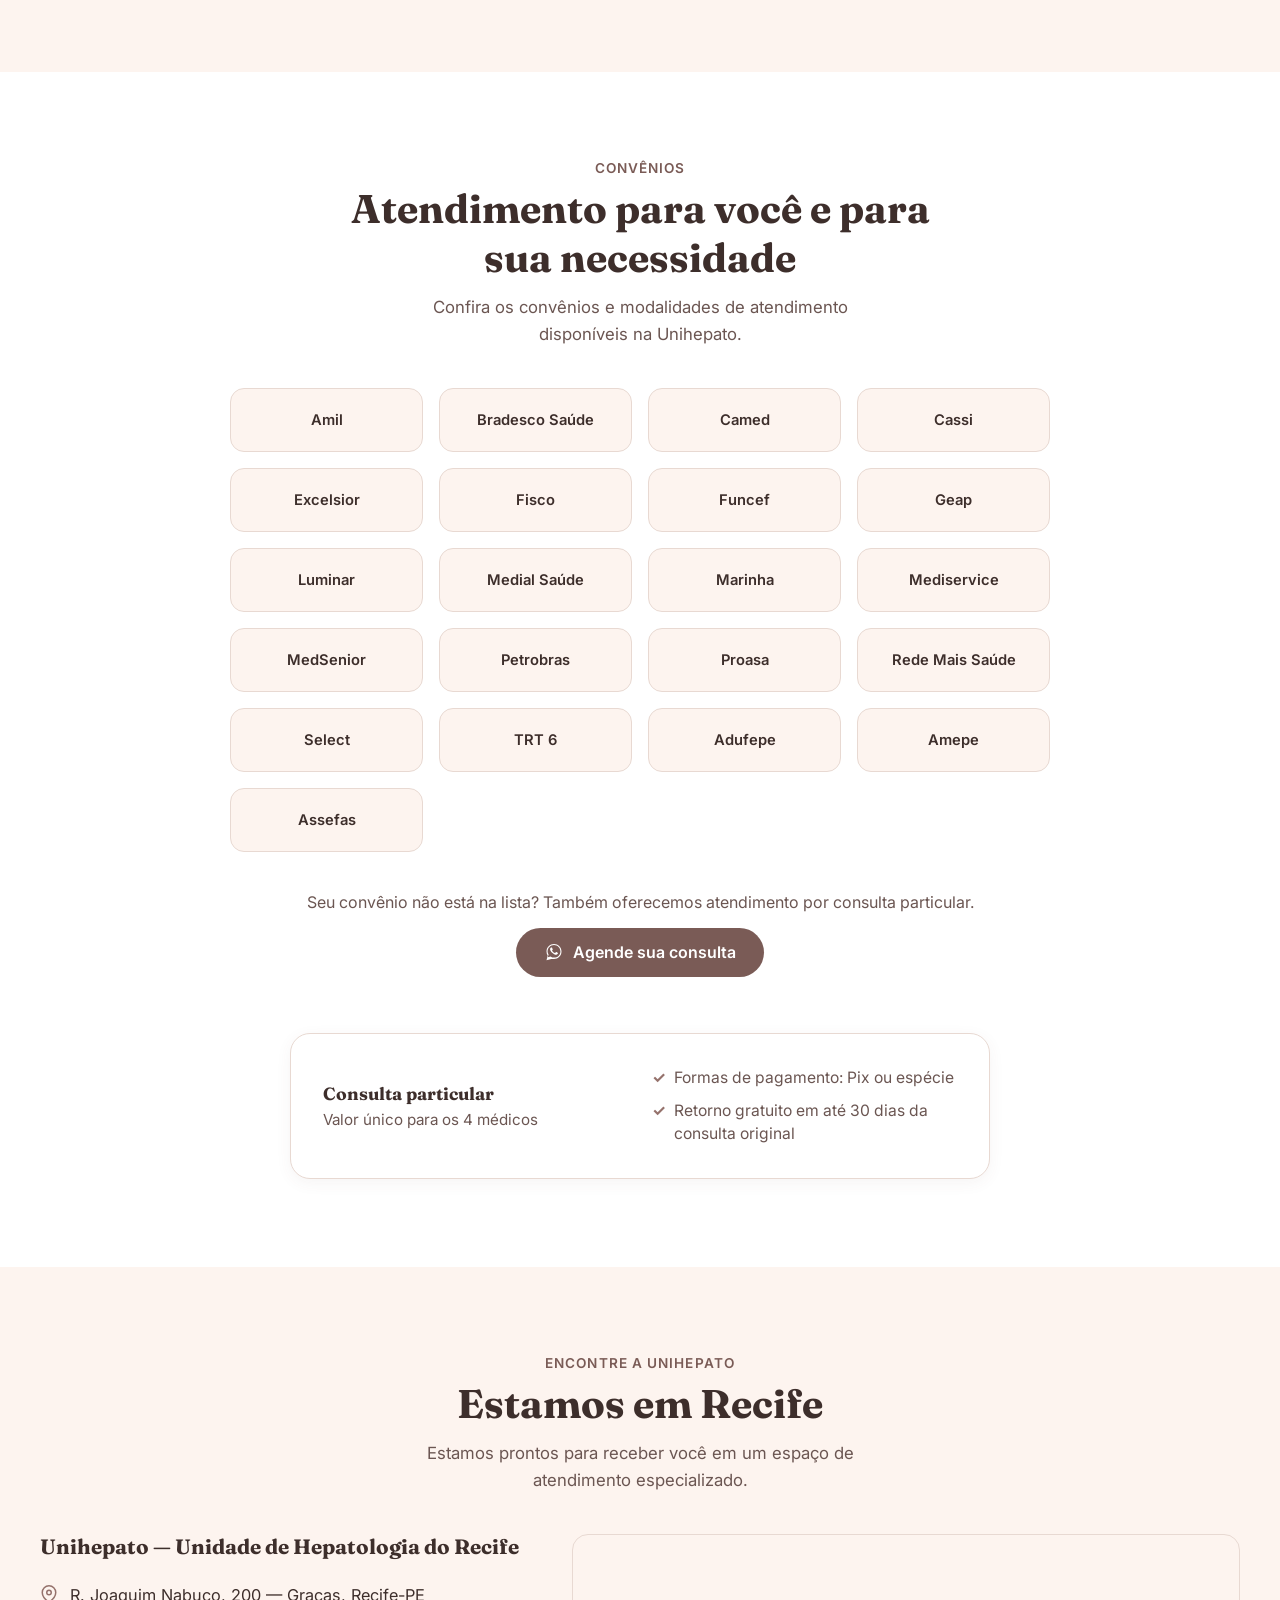
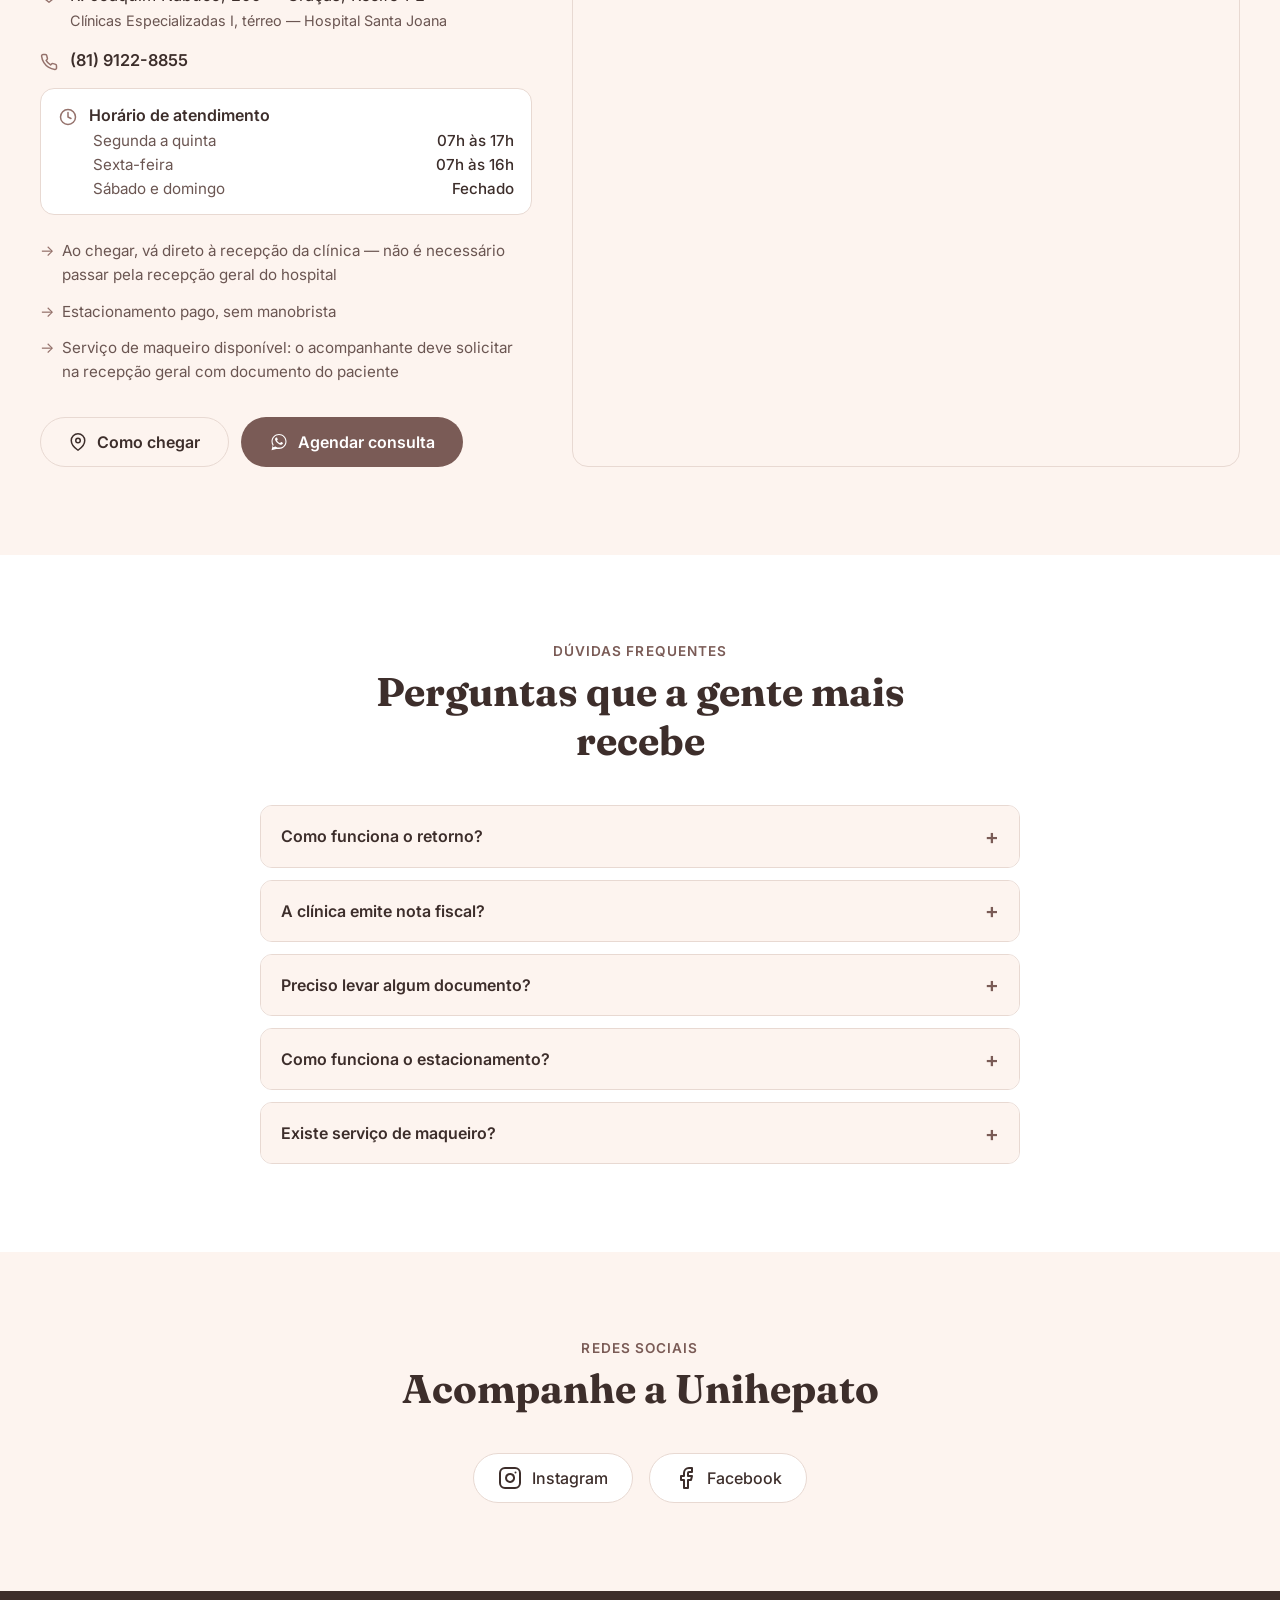
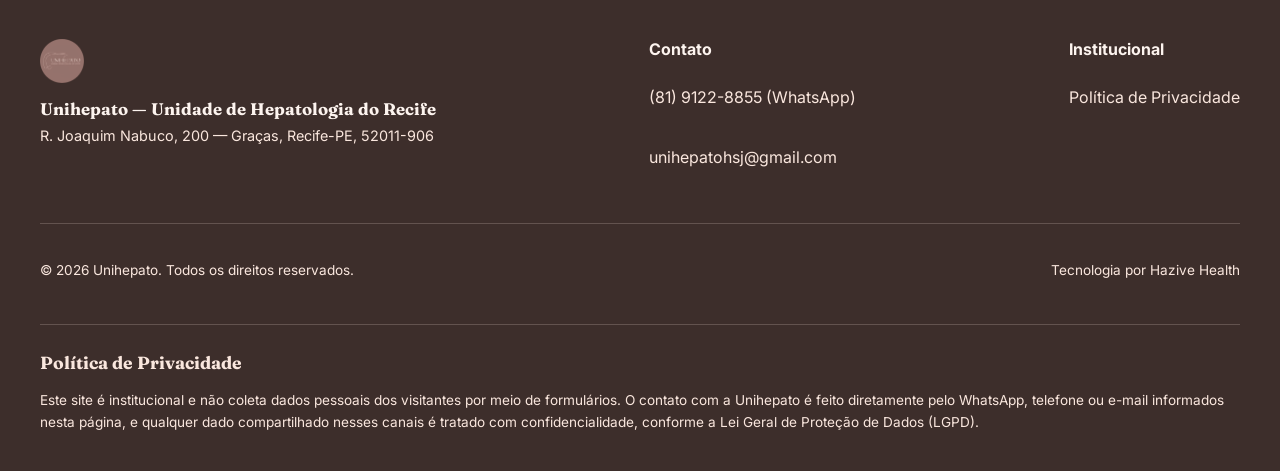
==== commit a750e456: "Numero zap corrigido" ====
--- a/index.html
+++ b/index.html
@@ -54,7 +54,7 @@
         <span>Agendar</span>
       </span>
 
-      <a href="https://wa.me/558991228855" class="btn-whatsapp btn-whatsapp--header" target="_blank" rel="noopener">
+      <a href="https://wa.me/558191228855" class="btn-whatsapp btn-whatsapp--header" target="_blank" rel="noopener">
         <svg class="icone-whatsapp" viewBox="0 0 32 32" width="18" height="18" fill="currentColor" aria-hidden="true">
           <path d="M16.001 3C9.373 3 4 8.373 4 15c0 2.386.7 4.61 1.902 6.484L4 29l7.716-1.876A11.94 11.94 0 0 0 16.001 27C22.628 27 28 21.627 28 15S22.628 3 16.001 3zm0 21.818a9.78 9.78 0 0 1-4.99-1.364l-.358-.213-4.582 1.114 1.223-4.465-.233-.367A9.77 9.77 0 0 1 5.727 15c0-5.665 4.61-10.273 10.274-10.273S26.273 9.335 26.273 15 21.665 24.818 16.001 24.818zm5.633-7.687c-.309-.155-1.827-.902-2.11-1.005-.283-.104-.489-.155-.696.155-.206.31-.798 1.005-.978 1.212-.18.207-.36.233-.669.078-.309-.155-1.304-.48-2.485-1.531-.918-.818-1.538-1.83-1.718-2.139-.18-.31-.02-.477.135-.63.139-.138.309-.36.464-.54.155-.18.206-.31.309-.516.103-.207.052-.388-.026-.543-.077-.155-.696-1.677-.954-2.297-.251-.603-.507-.522-.696-.532l-.593-.01c-.206 0-.542.077-.826.388-.283.31-1.082 1.057-1.082 2.578s1.108 2.99 1.262 3.196c.155.207 2.18 3.328 5.28 4.667.738.319 1.314.51 1.763.653.741.236 1.415.203 1.948.123.594-.089 1.827-.747 2.084-1.469.257-.722.257-1.34.18-1.469-.077-.129-.283-.207-.592-.362z"/>
         </svg>
@@ -78,7 +78,7 @@
         <h1 class="hero-titulo">Cuidado especializado do fígado, da prevenção ao acompanhamento</h1>
         <p class="hero-subtitulo">A Unihepato reúne quatro hepatologistas em Recife, com ampla experiência clínica para cuidar da sua saúde hepática em todas as etapas.</p>
         <div class="hero-ctas">
-          <a href="https://wa.me/558991228855" class="btn-whatsapp" target="_blank" rel="noopener">
+          <a href="https://wa.me/558191228855" class="btn-whatsapp" target="_blank" rel="noopener">
             <svg class="icone-whatsapp" viewBox="0 0 32 32" width="20" height="20" fill="currentColor" aria-hidden="true">
               <path d="M16.001 3C9.373 3 4 8.373 4 15c0 2.386.7 4.61 1.902 6.484L4 29l7.716-1.876A11.94 11.94 0 0 0 16.001 27C22.628 27 28 21.627 28 15S22.628 3 16.001 3zm0 21.818a9.78 9.78 0 0 1-4.99-1.364l-.358-.213-4.582 1.114 1.223-4.465-.233-.367A9.77 9.77 0 0 1 5.727 15c0-5.665 4.61-10.273 10.274-10.273S26.273 9.335 26.273 15 21.665 24.818 16.001 24.818zm5.633-7.687c-.309-.155-1.827-.902-2.11-1.005-.283-.104-.489-.155-.696.155-.206.31-.798 1.005-.978 1.212-.18.207-.36.233-.669.078-.309-.155-1.304-.48-2.485-1.531-.918-.818-1.538-1.83-1.718-2.139-.18-.31-.02-.477.135-.63.139-.138.309-.36.464-.54.155-.18.206-.31.309-.516.103-.207.052-.388-.026-.543-.077-.155-.696-1.677-.954-2.297-.251-.603-.507-.522-.696-.532l-.593-.01c-.206 0-.542.077-.826.388-.283.31-1.082 1.057-1.082 2.578s1.108 2.99 1.262 3.196c.155.207 2.18 3.328 5.28 4.667.738.319 1.314.51 1.763.653.741.236 1.415.203 1.948.123.594-.089 1.827-.747 2.084-1.469.257-.722.257-1.34.18-1.469-.077-.129-.283-.207-.592-.362z"/>
             </svg>
@@ -304,7 +304,7 @@
 
       <div class="convenios-cta reveal">
         <p class="convenios-cta-texto">Seu convênio não está na lista? Também oferecemos atendimento por consulta particular.</p>
-        <a href="https://wa.me/558991228855" class="btn-whatsapp" target="_blank" rel="noopener">
+        <a href="https://wa.me/558191228855" class="btn-whatsapp" target="_blank" rel="noopener">
           <svg class="icone-whatsapp" viewBox="0 0 32 32" width="20" height="20" fill="currentColor" aria-hidden="true">
             <path d="M16.001 3C9.373 3 4 8.373 4 15c0 2.386.7 4.61 1.902 6.484L4 29l7.716-1.876A11.94 11.94 0 0 0 16.001 27C22.628 27 28 21.627 28 15S22.628 3 16.001 3zm0 21.818a9.78 9.78 0 0 1-4.99-1.364l-.358-.213-4.582 1.114 1.223-4.465-.233-.367A9.77 9.77 0 0 1 5.727 15c0-5.665 4.61-10.273 10.274-10.273S26.273 9.335 26.273 15 21.665 24.818 16.001 24.818zm5.633-7.687c-.309-.155-1.827-.902-2.11-1.005-.283-.104-.489-.155-.696.155-.206.31-.798 1.005-.978 1.212-.18.207-.36.233-.669.078-.309-.155-1.304-.48-2.485-1.531-.918-.818-1.538-1.83-1.718-2.139-.18-.31-.02-.477.135-.63.139-.138.309-.36.464-.54.155-.18.206-.31.309-.516.103-.207.052-.388-.026-.543-.077-.155-.696-1.677-.954-2.297-.251-.603-.507-.522-.696-.532l-.593-.01c-.206 0-.542.077-.826.388-.283.31-1.082 1.057-1.082 2.578s1.108 2.99 1.262 3.196c.155.207 2.18 3.328 5.28 4.667.738.319 1.314.51 1.763.653.741.236 1.415.203 1.948.123.594-.089 1.827-.747 2.084-1.469.257-.722.257-1.34.18-1.469-.077-.129-.283-.207-.592-.362z"/>
           </svg>
@@ -346,7 +346,7 @@
 
           <div class="localizacao-linha">
             <svg class="localizacao-icone" viewBox="0 0 24 24" width="18" height="18" fill="none" stroke="currentColor" stroke-width="2" stroke-linecap="round" stroke-linejoin="round" aria-hidden="true"><path d="M22 16.92v3a2 2 0 0 1-2.18 2 19.79 19.79 0 0 1-8.63-3.07 19.5 19.5 0 0 1-6-6 19.79 19.79 0 0 1-3.07-8.67A2 2 0 0 1 4.11 2h3a2 2 0 0 1 2 1.72c.127.96.362 1.902.7 2.81a2 2 0 0 1-.45 2.11L8.09 9.91a16 16 0 0 0 6 6l1.27-1.27a2 2 0 0 1 2.11-.45c.908.338 1.85.573 2.81.7A2 2 0 0 1 22 16.92z"/></svg>
-            <a href="tel:+5581991228855" class="localizacao-telefone">(81) 99122-8855</a>
+            <a href="tel:+558191228855" class="localizacao-telefone">(81) 9122-8855</a>
           </div>
 
           <div class="localizacao-horario">
@@ -372,7 +372,7 @@
               <svg viewBox="0 0 24 24" width="18" height="18" fill="none" stroke="currentColor" stroke-width="2" stroke-linecap="round" stroke-linejoin="round" aria-hidden="true"><path d="M21 10c0 7-9 13-9 13s-9-6-9-13a9 9 0 0 1 18 0z"/><circle cx="12" cy="10" r="3"/></svg>
               <span>Como chegar</span>
             </a>
-            <a href="https://wa.me/558991228855" target="_blank" rel="noopener" class="btn-whatsapp">
+            <a href="https://wa.me/558191228855" target="_blank" rel="noopener" class="btn-whatsapp">
               <svg class="icone-whatsapp" viewBox="0 0 32 32" width="20" height="20" fill="currentColor" aria-hidden="true">
                 <path d="M16.001 3C9.373 3 4 8.373 4 15c0 2.386.7 4.61 1.902 6.484L4 29l7.716-1.876A11.94 11.94 0 0 0 16.001 27C22.628 27 28 21.627 28 15S22.628 3 16.001 3zm0 21.818a9.78 9.78 0 0 1-4.99-1.364l-.358-.213-4.582 1.114 1.223-4.465-.233-.367A9.77 9.77 0 0 1 5.727 15c0-5.665 4.61-10.273 10.274-10.273S26.273 9.335 26.273 15 21.665 24.818 16.001 24.818zm5.633-7.687c-.309-.155-1.827-.902-2.11-1.005-.283-.104-.489-.155-.696.155-.206.31-.798 1.005-.978 1.212-.18.207-.36.233-.669.078-.309-.155-1.304-.48-2.485-1.531-.918-.818-1.538-1.83-1.718-2.139-.18-.31-.02-.477.135-.63.139-.138.309-.36.464-.54.155-.18.206-.31.309-.516.103-.207.052-.388-.026-.543-.077-.155-.696-1.677-.954-2.297-.251-.603-.507-.522-.696-.532l-.593-.01c-.206 0-.542.077-.826.388-.283.31-1.082 1.057-1.082 2.578s1.108 2.99 1.262 3.196c.155.207 2.18 3.328 5.28 4.667.738.319 1.314.51 1.763.653.741.236 1.415.203 1.948.123.594-.089 1.827-.747 2.084-1.469.257-.722.257-1.34.18-1.469-.077-.129-.283-.207-.592-.362z"/>
               </svg>
@@ -494,8 +494,7 @@
 
       <div class="footer-coluna">
         <p class="footer-titulo">Contato</p>
-        <p><a href="tel:+558130032613">(81) 3003-2613</a></p>
-        <p><a href="https://wa.me/558991228855" target="_blank" rel="noopener">(81) 99122-8855 (WhatsApp)</a></p>
+        <p><a href="https://wa.me/558191228855" target="_blank" rel="noopener">(81) 9122-8855 (WhatsApp)</a></p>
         <p><a href="mailto:unihepatohsj@gmail.com">unihepatohsj@gmail.com</a></p>
       </div>
 
@@ -518,7 +517,7 @@
   </footer>
 
   <!-- ===== BOTÃO WHATSAPP FLUTUANTE ===== -->
-  <a href="https://wa.me/558991228855" class="whatsapp-float" target="_blank" rel="noopener" aria-label="Falar no WhatsApp">
+  <a href="https://wa.me/558191228855" class="whatsapp-float" target="_blank" rel="noopener" aria-label="Falar no WhatsApp">
     <svg viewBox="0 0 32 32" width="28" height="28" fill="currentColor" aria-hidden="true">
       <path d="M16.001 3C9.373 3 4 8.373 4 15c0 2.386.7 4.61 1.902 6.484L4 29l7.716-1.876A11.94 11.94 0 0 0 16.001 27C22.628 27 28 21.627 28 15S22.628 3 16.001 3zm0 21.818a9.78 9.78 0 0 1-4.99-1.364l-.358-.213-4.582 1.114 1.223-4.465-.233-.367A9.77 9.77 0 0 1 5.727 15c0-5.665 4.61-10.273 10.274-10.273S26.273 9.335 26.273 15 21.665 24.818 16.001 24.818zm5.633-7.687c-.309-.155-1.827-.902-2.11-1.005-.283-.104-.489-.155-.696.155-.206.31-.798 1.005-.978 1.212-.18.207-.36.233-.669.078-.309-.155-1.304-.48-2.485-1.531-.918-.818-1.538-1.83-1.718-2.139-.18-.31-.02-.477.135-.63.139-.138.309-.36.464-.54.155-.18.206-.31.309-.516.103-.207.052-.388-.026-.543-.077-.155-.696-1.677-.954-2.297-.251-.603-.507-.522-.696-.532l-.593-.01c-.206 0-.542.077-.826.388-.283.31-1.082 1.057-1.082 2.578s1.108 2.99 1.262 3.196c.155.207 2.18 3.328 5.28 4.667.738.319 1.314.51 1.763.653.741.236 1.415.203 1.948.123.594-.089 1.827-.747 2.084-1.469.257-.722.257-1.34.18-1.469-.077-.129-.283-.207-.592-.362z"/>
     </svg>
